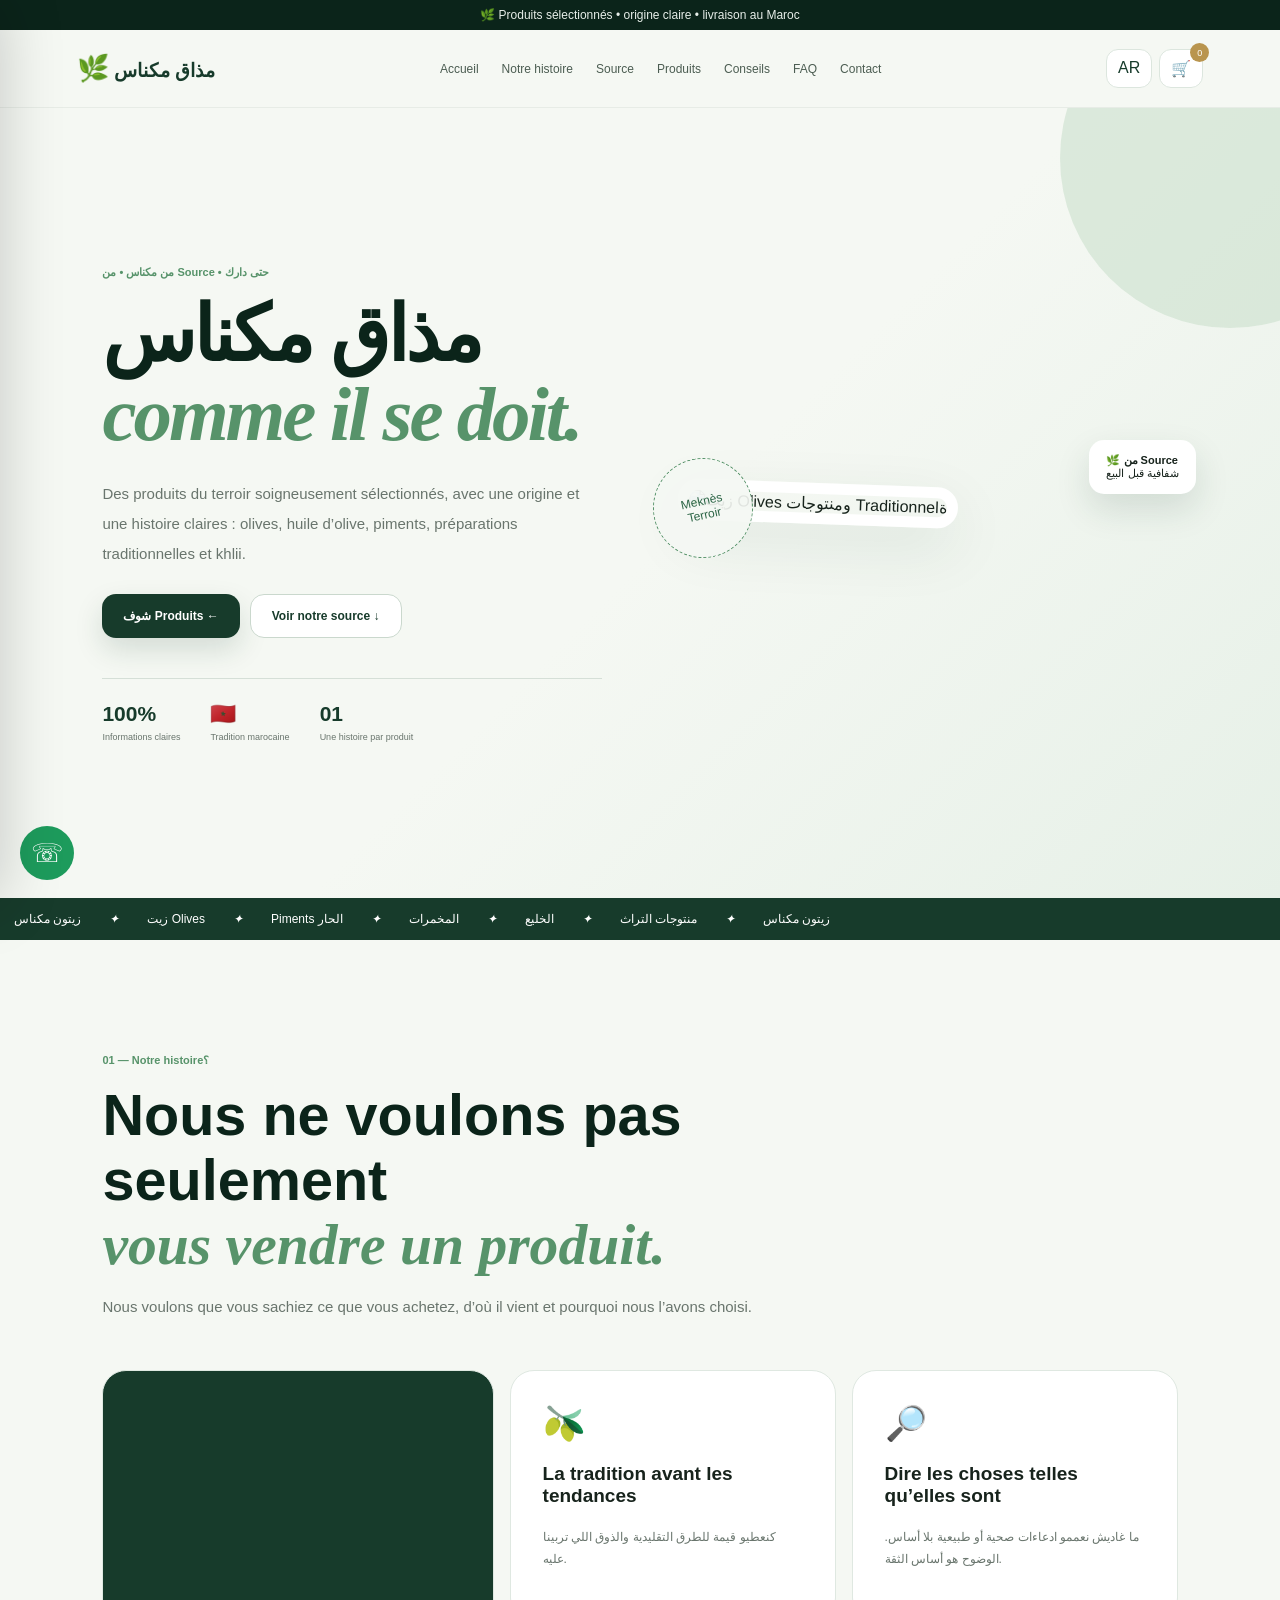
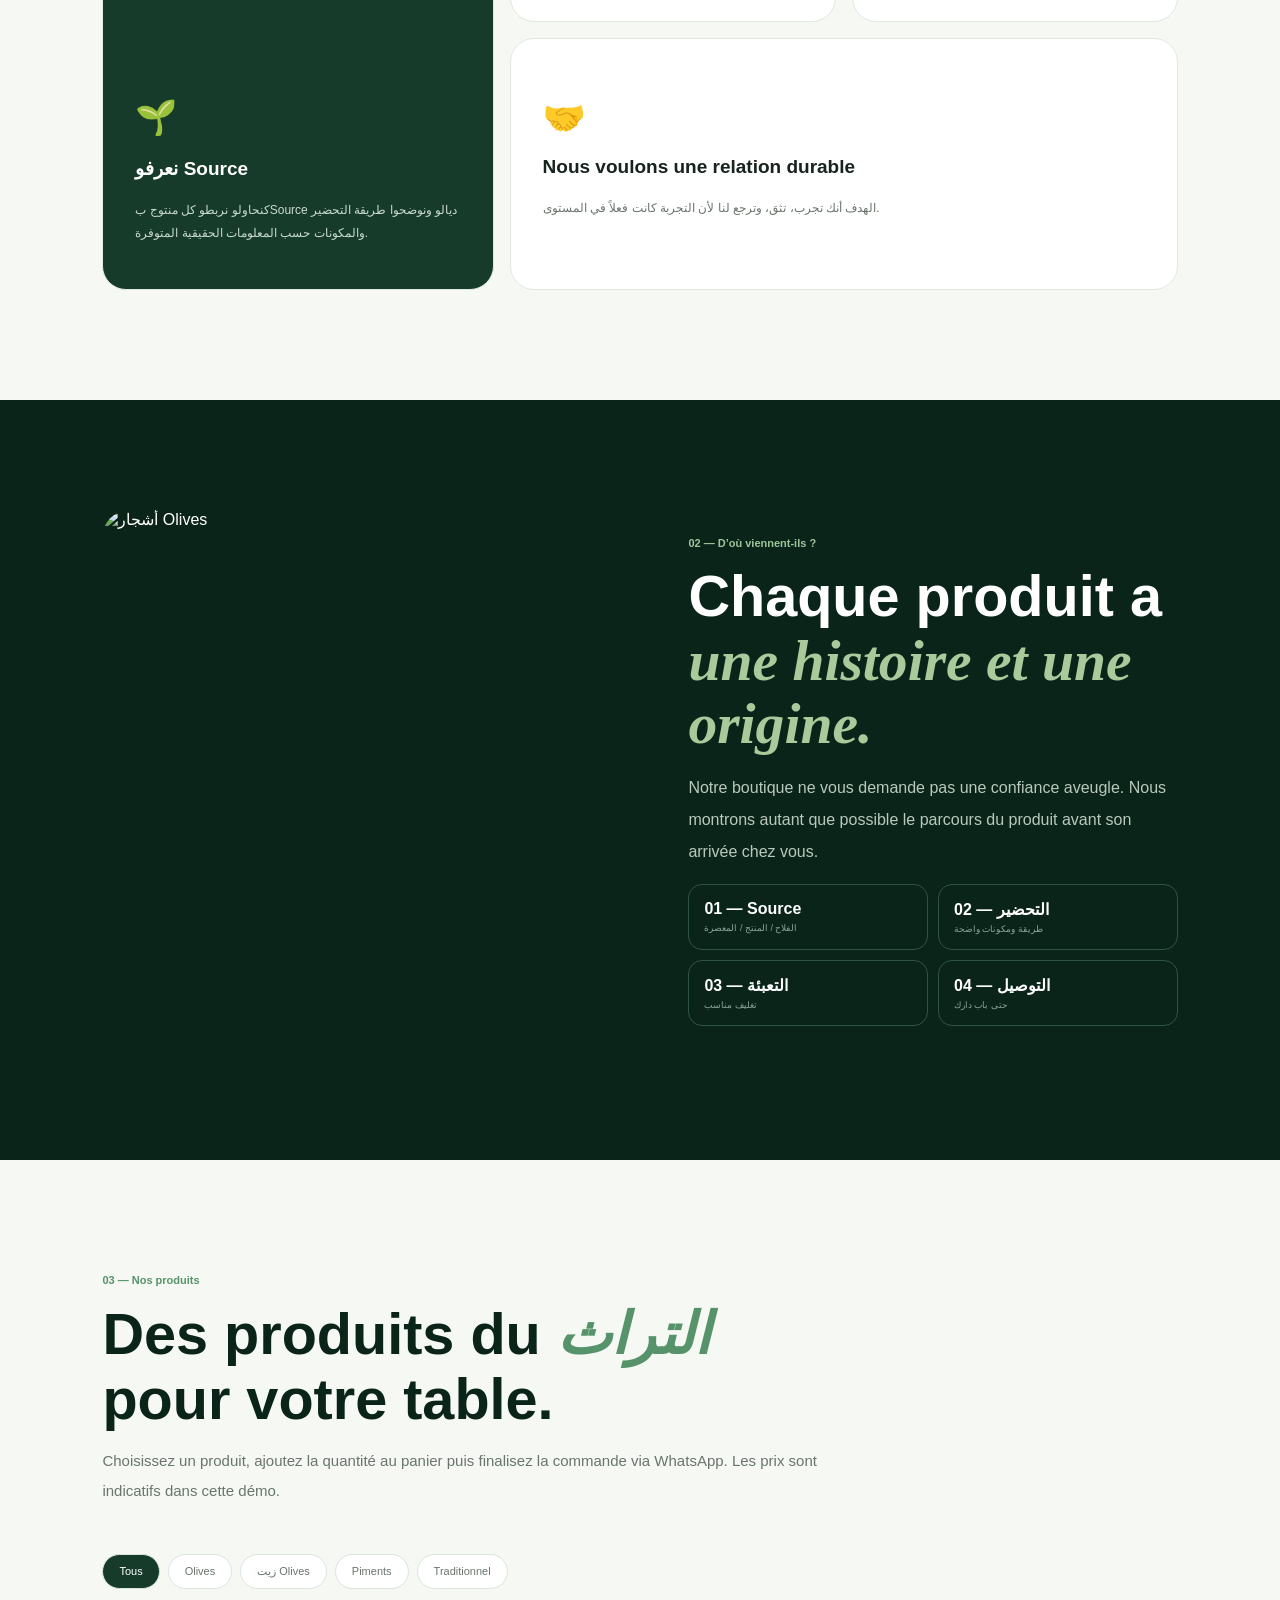
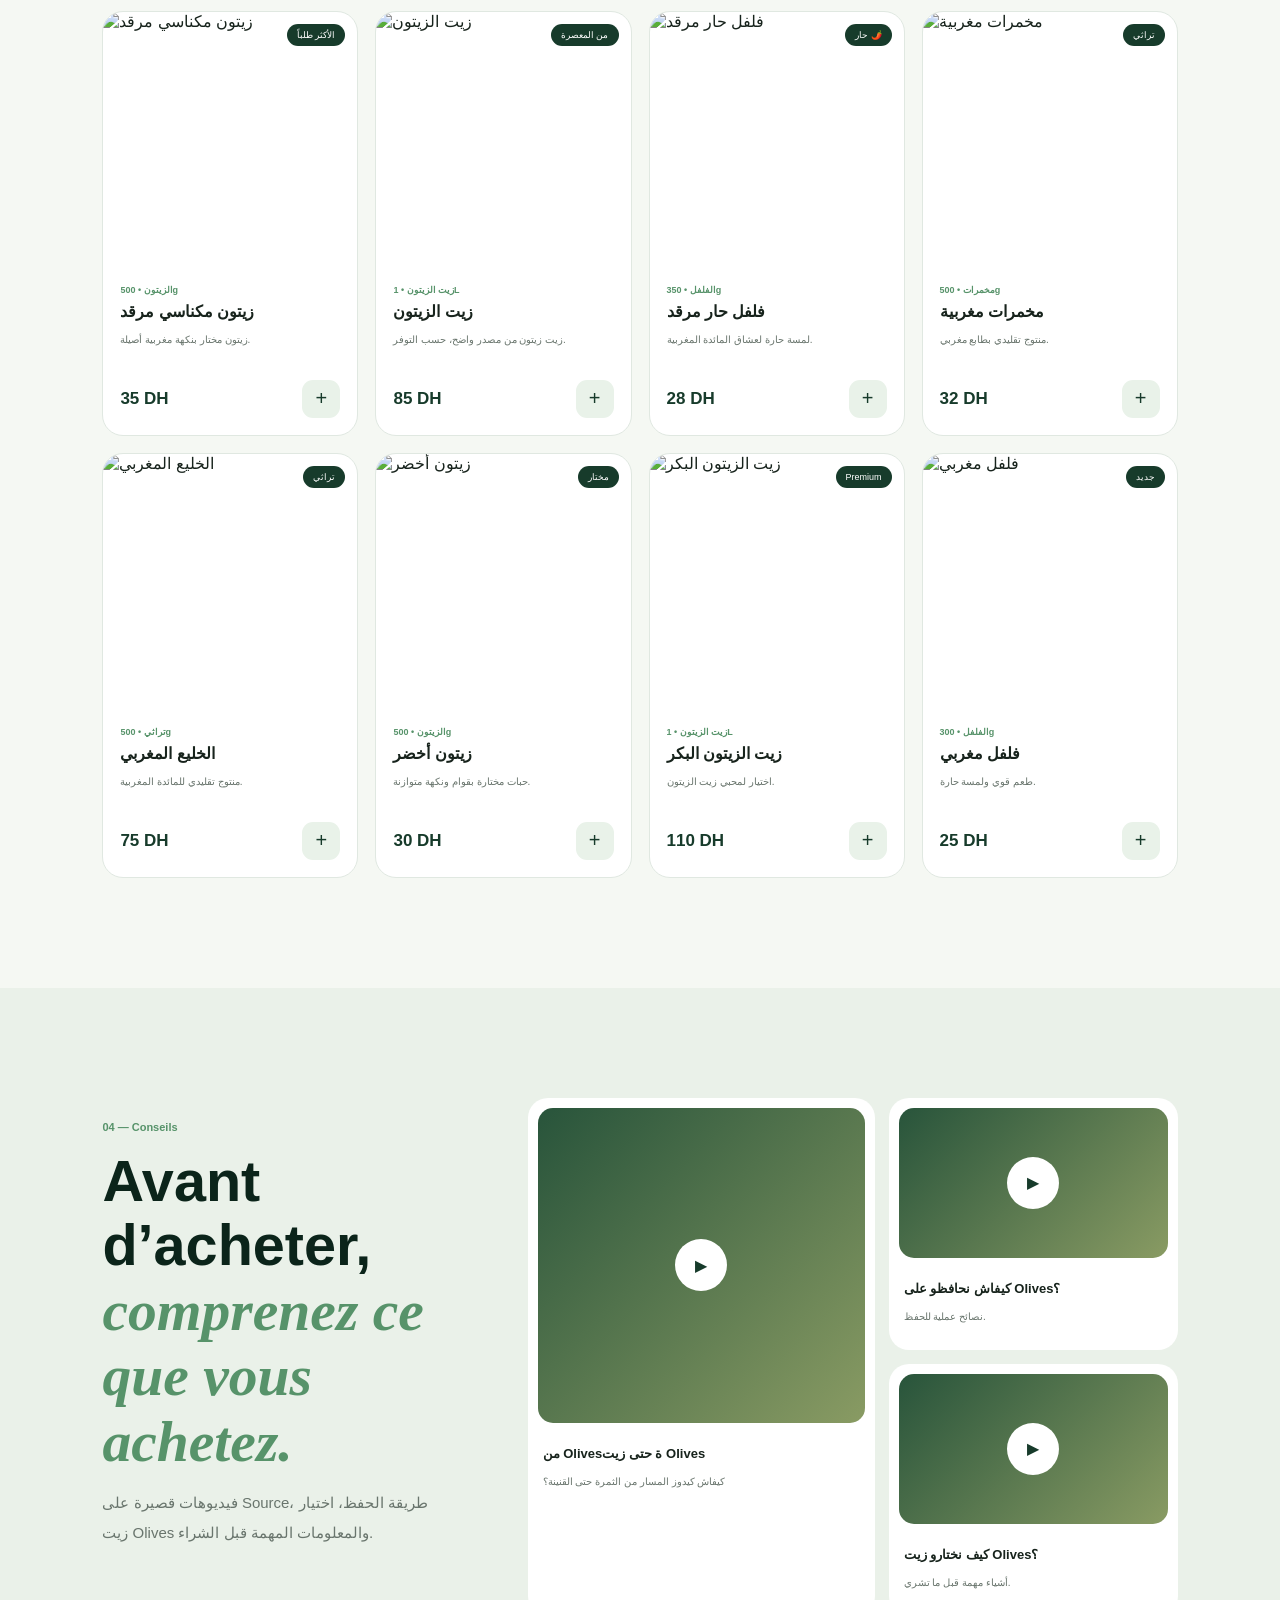
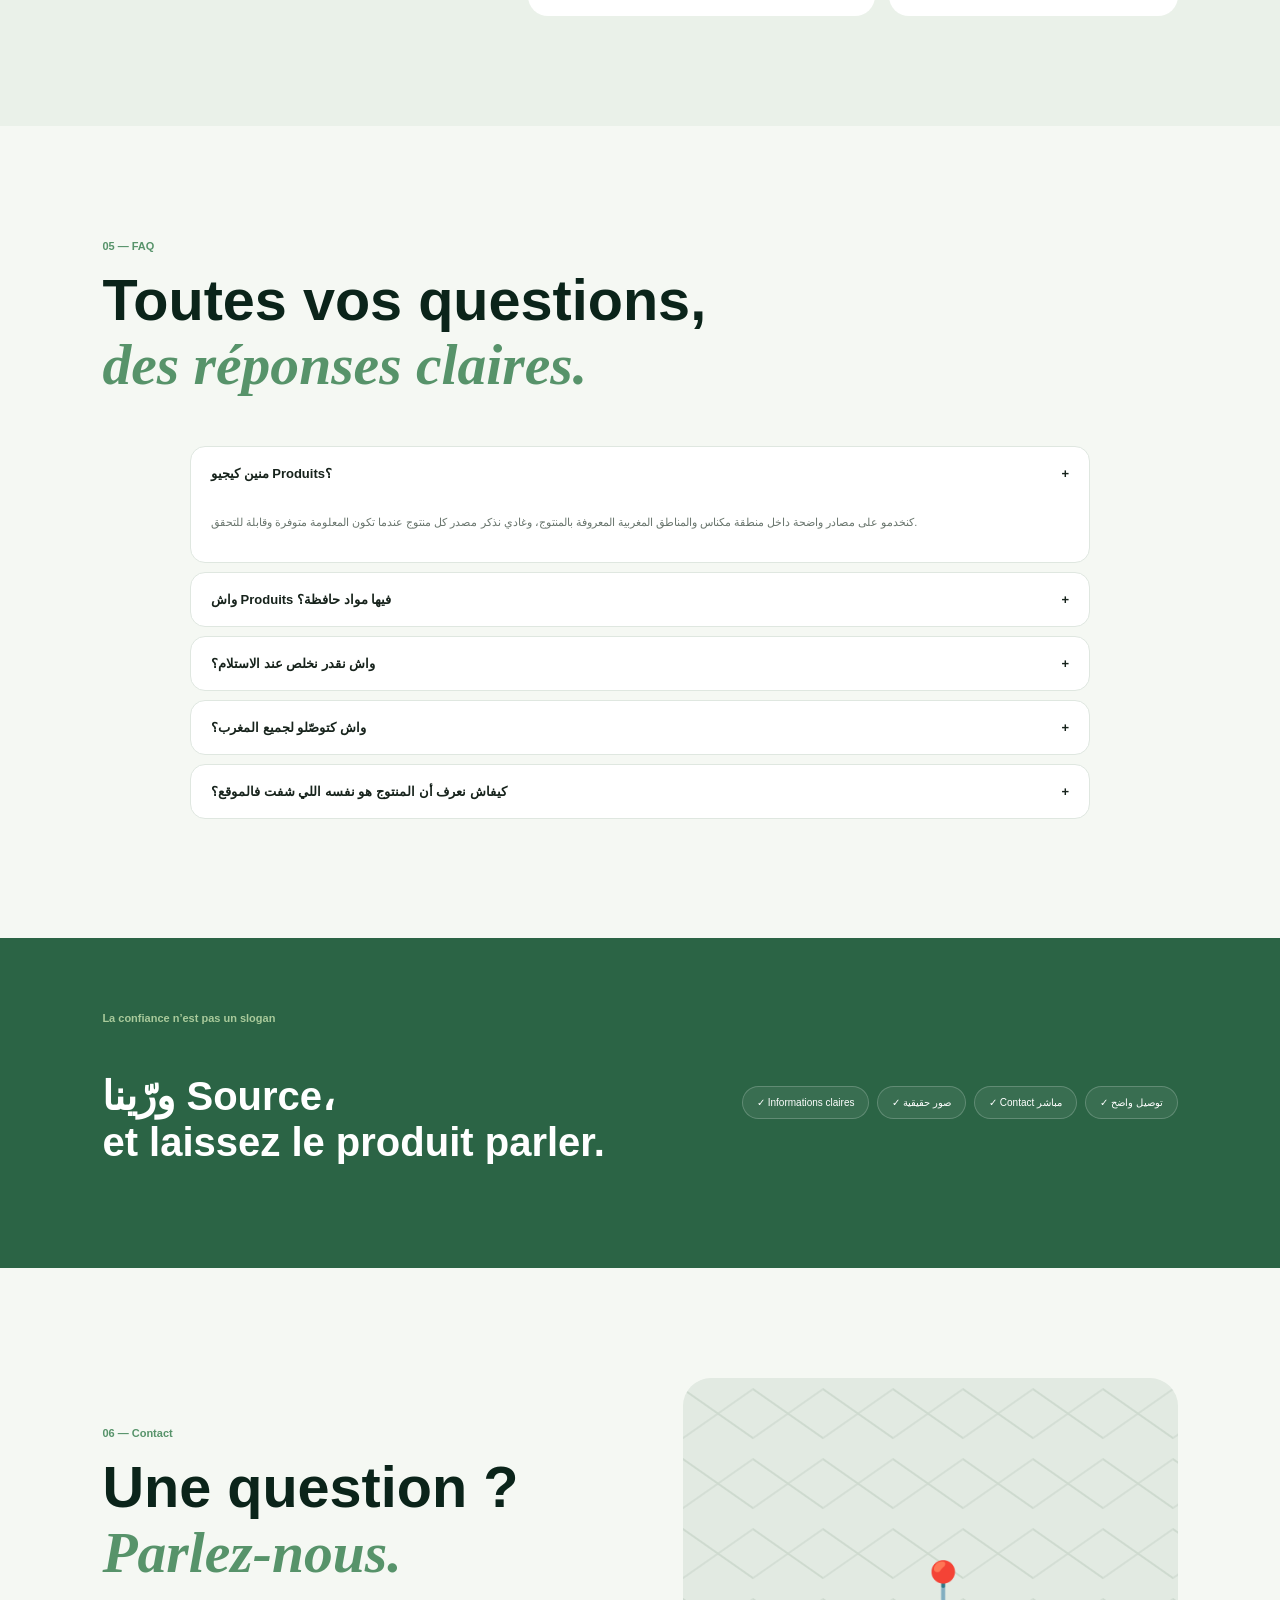
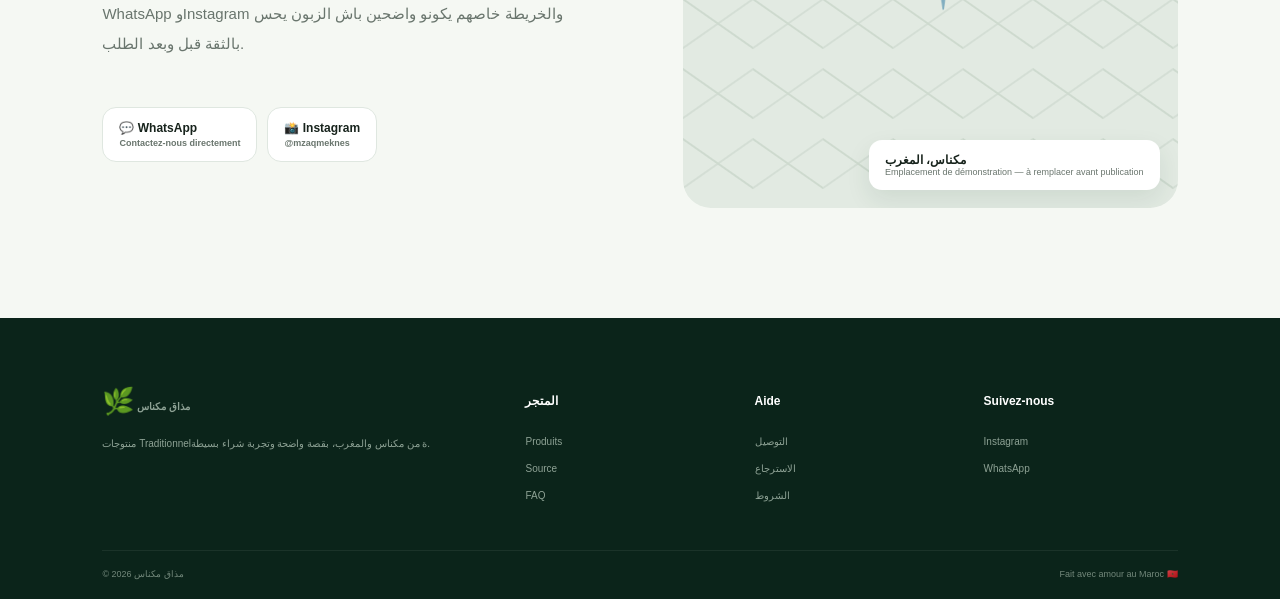
==== index.html @ 1f8bd827 "Add files via upload" ====
<!doctype html><html lang="fr" dir="ltr"><head><meta charset="utf-8"><meta name="viewport" content="width=device-width,initial-scale=1"><title>Goût de Meknès | Produits du terroir marocain</title><meta name="description" content="منتوجات مكناس الTraditionnelة: Olives، زيت Olives، Piments الحار، المخمرات والخليع. مصدر واضح وتجربة شراء بسيطة."><link rel="canonical" href="https://YOUR-DOMAIN.vercel.app/fr/"><link rel="alternate" hreflang="ar-MA" href="https://YOUR-DOMAIN.vercel.app/darija/"><link rel="alternate" hreflang="fr-MA" href="https://YOUR-DOMAIN.vercel.app/fr/"><link rel="stylesheet" href="../style.css"><link href="https://fonts.googleapis.com/css2?family=Cairo:wght@400;600;700;800&display=swap" rel="stylesheet"><script type="application/ld+json">{"@context":"https://schema.org","@type":"Organization","name":"مذاق مكناس","url":"https://YOUR-DOMAIN.vercel.app/darija/","areaServed":"MA"}</script></head><body><div class="top">🌿 Produits sélectionnés • origine claire • livraison au Maroc</div><header class="header"><a class="logo" href="#home"><span>🌿</span> مذاق مكناس</a><nav class="nav" id="nav"><a href="#home">Accueil</a><a href="#story">Notre histoire</a><a href="#source">Source</a><a href="#products">Produits</a><a href="#knowledge">Conseils</a><a href="#faq">FAQ</a><a href="#contact">Contact</a></nav><div class="actions"><a class="lang" href="../darija/">AR</a><button id="cartBtn" class="cart">🛒<span id="count" class="count">0</span></button><button id="menuBtn" class="menu">☰</button></div></header><main>
<section class="hero" id="home"><div><span class="kicker">من مكناس • من Source • حتى دارك</span><h1>مذاق مكناس<br><em>comme il se doit.</em></h1><p>Des produits du terroir soigneusement sélectionnés, avec une origine et une histoire claires : olives, huile d’olive, piments, préparations traditionnelles et khlii.</p><div class="heroBtns"><a class="btn primary" href="#products">شوف Produits ←</a><a class="btn ghost" href="#source">Voir notre source ↓</a></div><div class="trust"><div><b>100%</b><small>Informations claires</small></div><div><b>🇲🇦</b><small>Tradition marocaine</small></div><div><b>01</b><small>Une histoire par produit</small></div></div></div><div class="heroImg"><img src="https://images.unsplash.com/photo-1474979266404-7eaacbcd87c5?auto=format&fit=crop&w=1000&q=85" alt="زيت Olives ومنتوجات Traditionnelة"><div class="badge">🌿 <b>من Source</b><br>شفافية قبل البيع</div><div class="stamp">Meknès<br>Terroir</div></div></section>
<div class="marquee"><div class="track"><span>زيتون مكناس</span><i>✦</i><span>زيت Olives</span><i>✦</i><span>Piments الحار</span><i>✦</i><span>المخمرات</span><i>✦</i><span>الخليع</span><i>✦</i><span>منتوجات التراث</span><i>✦</i><span>زيتون مكناس</span></div></div>
<section id="story"><div class="head"><span class="kicker">01 — Notre histoire؟</span><h2>Nous ne voulons pas seulement<br><em>vous vendre un produit.</em></h2><p>Nous voulons que vous sachiez ce que vous achetez, d’où il vient et pourquoi nous l’avons choisi.</p></div><div class="storyGrid"><article class="card big"><div><span class="icon">🌱</span><h3>نعرفو Source</h3><p>كنحاولو نربطو كل منتوج بSource ديالو ونوضحوا طريقة التحضير والمكونات حسب المعلومات الحقيقية المتوفرة.</p></div></article><article class="card"><span class="icon">🫒</span><h3>La tradition avant les tendances</h3><p>كنعطيو قيمة للطرق التقليدية والذوق اللي تربينا عليه.</p></article><article class="card"><span class="icon">🔎</span><h3>Dire les choses telles qu’elles sont</h3><p>ما غاديش نعممو ادعاءات صحية أو طبيعية بلا أساس. الوضوح هو أساس الثقة.</p></article><article class="card wide"><div><span class="icon">🤝</span><h3>Nous voulons une relation durable</h3><p>الهدف أنك تجرب، تثق، وترجع لنا لأن التجربة كانت فعلاً في المستوى.</p></div></article></div></section>
<section class="source" id="source"><img src="https://images.unsplash.com/photo-1507592376875-6b7d7f5a6e7c?auto=format&fit=crop&w=1000&q=85" alt="أشجار Olives"><div><span class="kicker" style="color:#9fc49b">02 — D’où viennent-ils ?</span><h2>Chaque produit a<br><em>une histoire et une origine.</em></h2><p>Notre boutique ne vous demande pas une confiance aveugle. Nous montrons autant que possible le parcours du produit avant son arrivée chez vous.</p><div class="journey"><div><b>01 — Source</b><small>الفلاح / المنتج / المعصرة</small></div><div><b>02 — التحضير</b><small>طريقة ومكونات واضحة</small></div><div><b>03 — التعبئة</b><small>تغليف مناسب</small></div><div><b>04 — التوصيل</b><small>حتى باب دارك</small></div></div></div></section>
<section class="products" id="products"><div class="head"><span class="kicker">03 — Nos produits</span><h2>Des produits du <em>التراث</em><br>pour votre table.</h2><p>Choisissez un produit, ajoutez la quantité au panier puis finalisez la commande via WhatsApp. Les prix sont indicatifs dans cette démo.</p></div><div class="filters"><button class="filter active" data-filter="all">Tous</button><button class="filter" data-filter="olives">Olives</button><button class="filter" data-filter="oil">زيت Olives</button><button class="filter" data-filter="pepper">Piments</button><button class="filter" data-filter="traditional">Traditionnel</button></div><div class="grid" id="productGrid"></div></section>
<section class="knowledge" id="knowledge"><div><span class="kicker">04 — Conseils</span><div class="head"><h2>Avant d’acheter,<br><em>comprenez ce que vous achetez.</em></h2><p>فيديوهات قصيرة على Source، طريقة الحفظ، اختيار زيت Olives والمعلومات المهمة قبل الشراء.</p></div></div><div class="videoGrid"><article class="video big"><div class="vid"><div class="play">▶</div></div><h3>من Olivesة حتى زيت Olives</h3><p>كيفاش كيدوز المسار من الثمرة حتى القنينة؟</p></article><article class="video"><div class="vid"><div class="play">▶</div></div><h3>كيفاش نحافظو على Olives؟</h3><p>نصائح عملية للحفظ.</p></article><article class="video"><div class="vid"><div class="play">▶</div></div><h3>كيف نختارو زيت Olives؟</h3><p>أشياء مهمة قبل ما تشري.</p></article></div></section>
<section id="faq"><div class="head"><span class="kicker">05 — FAQ</span><h2>Toutes vos questions,<br><em>des réponses claires.</em></h2></div><div class="faqList"><details open><summary>منين كيجيو Produits؟ <span>+</span></summary><p>كنخدمو على مصادر واضحة داخل منطقة مكناس والمناطق المغربية المعروفة بالمنتوج، وغادي نذكر مصدر كل منتوج عندما تكون المعلومة متوفرة وقابلة للتحقق.</p></details><details><summary>واش Produits فيها مواد حافظة؟ <span>+</span></summary><p>كل منتوج خاصو يتوصف حسب تركيبته الحقيقية. ما غاديش نعممو "بلا مواد حافظة" إلا كان ذلك مثبتاً لكل منتوج.</p></details><details><summary>واش نقدر نخلص عند الاستلام؟ <span>+</span></summary><p>يمكن تفعيل Paiement à la livraison حسب شركة التوصيل.</p></details><details><summary>واش كتوصّلو لجميع المغرب؟ <span>+</span></summary><p>هذا النموذج مهيأ للتوصيل لجميع المدن، وسيتم تحديد التكلفة والمدة حسب Ville وشركة الشحن.</p></details><details><summary>كيفاش نعرف أن المنتوج هو نفسه اللي شفت فالموقع؟ <span>+</span></summary><p>النسخة النهائية ستعتمد على صور وفيديوهات حقيقية للمنتوج والتغليف وSource.</p></details></div></section>
<div class="trustBand"><div><span class="kicker" style="color:#a9ca9b">La confiance n’est pas un slogan</span><h2>ورّينا Source،<br>et laissez le produit parler.</h2></div><div class="points"><span>✓ Informations claires</span><span>✓ صور حقيقية</span><span>✓ Contact مباشر</span><span>✓ توصيل واضح</span></div></div>
<section class="contact" id="contact"><div><span class="kicker">06 — Contact</span><div class="head"><h2>Une question ?<br><em>Parlez-nous.</em></h2><p>WhatsApp وInstagram والخريطة خاصهم يكونو واضحين باش الزبون يحس بالثقة قبل وبعد الطلب.</p></div><div class="links"><a href="https://wa.me/212600000000" target="_blank">💬 WhatsApp<small>Contactez-nous directement</small></a><a href="#">📸 Instagram<small>@mzaqmeknes</small></a></div></div><div class="map"><div class="pin">📍</div><div class="mapLabel"><b>مكناس، المغرب</b><small>Emplacement de démonstration — à remplacer avant publication</small></div></div></section></main>
<footer><div class="footerGrid"><div><a class="logo" href="#home"><span>🌿</span> مذاق مكناس</a><p>منتوجات Traditionnelة من مكناس والمغرب، بقصة واضحة وتجربة شراء بسيطة.</p></div><div><h4>المتجر</h4><a href="#products">Produits</a><a href="#source">Source</a><a href="#faq">FAQ</a></div><div><h4>Aide</h4><a href="#">التوصيل</a><a href="#">الاسترجاع</a><a href="#">الشروط</a></div><div><h4>Suivez-nous</h4><a href="#">Instagram</a><a href="https://wa.me/212600000000">WhatsApp</a></div></div><div class="bottom"><span>© 2026 مذاق مكناس</span><span>Fait avec amour au Maroc 🇲🇦</span></div></footer><button class="floatWA" onclick="wa()">☏</button>
<aside class="drawer" id="drawer"><div class="cartHead"><h3>Panier 🛒</h3><button id="closeCart">×</button></div><div class="cartItems" id="cartItems"></div><div class="cartFoot"><div class="total"><span>Total</span><b id="total">0 DH</b></div><button class="btn primary" id="checkout">Passer la commande</button></div></aside><div class="overlay" id="overlay"></div><div class="modal" id="modal"><div class="modalCard"><button class="close" id="closeModal">×</button><span class="kicker">Dernière étape</span><h2>Où livrer ?</h2><form id="orderForm"><label>Nom complet<input required name="name"></label><label>Téléphone<input required name="phone" type="tel"></label><label>Ville<input required name="city" value="مكناس"></label><label>Adresse<textarea required name="address"></textarea></label><label>Mode de paiement<select name="payment"><option>Paiement à la livraison</option><option>Virement bancaire</option><option>دفع إلكتروني — يربط لاحقاً</option></select></label><button class="btn primary" type="submit">Confirmer via WhatsApp</button></form></div></div><script src="../script.js"></script></body></html>
---- style.css ----
*{box-sizing:border-box}html{scroll-behavior:smooth}body{margin:0;font-family:Arial,Tahoma,sans-serif;background:#f5f8f3;color:#17231c}a{text-decoration:none;color:inherit}button,input,textarea,select{font:inherit}button{cursor:pointer;border:0}:root{--g:#173b2b;--g2:#2b6445;--g3:#57936a;--cream:#f3eddf;--muted:#69756d;--gold:#b9954e;--white:#fff;--shadow:0 20px 60px #173b2b18}.top{background:#0b241a;color:#e7eee9;text-align:center;padding:8px;font-size:12px}.header{height:78px;position:sticky;top:0;z-index:100;background:#f5f8f3eF;backdrop-filter:blur(15px);display:flex;align-items:center;justify-content:space-between;padding:0 6%;border-bottom:1px solid #173b2b10}.logo{font-weight:800;font-size:19px;color:var(--g)}.logo span{font-size:26px}.nav{display:flex;gap:23px;font-size:12px;color:#4c5d52}.nav a:hover{color:var(--g3)}.actions{display:flex;gap:7px}.actions button,.lang{background:#fff;border:1px solid #dce6de;border-radius:12px;padding:9px 11px;color:var(--g)}.cart{position:relative}.count{position:absolute;top:-7px;right:-7px;background:var(--gold);color:#fff;width:19px;height:19px;border-radius:50%;font-size:9px;display:grid;place-items:center}.menu{display:none}.hero{min-height:calc(100vh - 110px);display:grid;grid-template-columns:1fr 1fr;gap:7%;align-items:center;padding:70px 8%;background:linear-gradient(135deg,#f5f8f3 53%,#e6f0e7);position:relative;overflow:hidden}.hero:before{content:"";position:absolute;width:340px;height:340px;border-radius:50%;background:#cfe3d1aa;right:-120px;top:-120px}.kicker{display:inline-block;color:var(--g3);font-weight:800;font-size:11px;margin-bottom:16px}.hero h1{font-size:clamp(45px,6vw,82px);line-height:1.02;color:#0b241a;letter-spacing:-3px;margin:0}.hero h1 em,.head h2 em{font-family:Georgia,serif;color:var(--g3)}.hero p,.head p{color:var(--muted);line-height:2;font-size:15px}.hero p{max-width:610px;margin:25px 0}.heroBtns{display:flex;gap:10px;flex-wrap:wrap}.btn{display:inline-flex;align-items:center;justify-content:center;border-radius:14px;padding:14px 21px;font-size:12px;font-weight:800}.primary{background:var(--g);color:#fff;box-shadow:0 12px 28px #173b2b25}.primary:hover{transform:translateY(-3px);background:#0b241a}.ghost{background:#fff;border:1px solid #cad8cd;color:var(--g)}.trust{display:flex;gap:30px;margin-top:40px;padding-top:23px;border-top:1px solid #d5dfd7}.trust b{display:block;font-size:21px;color:var(--g)}.trust small{font-size:9px;color:var(--muted)}.heroImg{position:relative}.heroImg img{width:100%;height:580px;object-fit:cover;border:11px solid #fff;border-radius:32px;box-shadow:var(--shadow);transform:rotate(2deg)}.badge{position:absolute;right:-18px;bottom:30px;background:#fff;border-radius:15px;padding:14px 17px;box-shadow:0 15px 35px #173b2b22;font-size:11px}.stamp{position:absolute;left:-25px;top:-25px;width:100px;height:100px;border:1px dashed var(--g3);border-radius:50%;display:grid;place-items:center;text-align:center;color:var(--g2);background:#f5f8f3e8;transform:rotate(-12deg);font-size:12px}.marquee{background:var(--g);color:#fff;overflow:hidden;white-space:nowrap;padding:14px}.track{display:flex;gap:28px;width:max-content;animation:move 25s linear infinite;font-size:12px}@keyframes move{to{transform:translateX(-50%)}}section{padding:110px 8%}.head{max-width:720px;margin-bottom:48px}.head h2{font-size:clamp(36px,4.5vw,60px);line-height:1.12;color:#0b241a;margin:0}.head p{margin-top:14px}.storyGrid{display:grid;grid-template-columns:1.2fr 1fr 1fr;gap:16px}.card{background:#fff;border:1px solid #dfe8e1;border-radius:24px;padding:32px;min-height:250px;transition:.35s}.card:hover{transform:translateY(-6px);box-shadow:var(--shadow)}.card.big{grid-row:span 2;background:var(--g);color:#fff;min-height:520px;display:flex;align-items:flex-end}.card.wide{grid-column:span 2;display:flex;align-items:center}.icon{font-size:34px;display:block;margin-bottom:20px}.card h3{font-size:19px}.card p{font-size:12px;line-height:1.9;color:var(--muted)}.card.big p{color:#c8dacd}.source{background:#0b241a;color:#fff;display:grid;grid-template-columns:1fr 1fr;gap:9%;align-items:center}.source img{width:100%;height:540px;object-fit:cover;border-radius:28px;filter:saturate(.75)}.source h2{font-size:clamp(38px,4.5vw,62px);line-height:1.1;margin:0}.source h2 em{font-family:Georgia,serif;color:#a9ca9b}.source p{color:#b9c9bd;line-height:2}.journey{display:grid;grid-template-columns:1fr 1fr;gap:10px}.journey div{border:1px solid #315441;border-radius:14px;padding:15px}.journey b,.journey small{display:block}.journey small{color:#8da596;font-size:9px;margin-top:5px}.filters{display:flex;gap:8px;flex-wrap:wrap;margin-bottom:22px}.filter{background:#fff;border:1px solid #dbe5dd;border-radius:50px;padding:10px 16px;color:var(--muted);font-size:11px}.filter.active{background:var(--g);color:#fff}.grid{display:grid;grid-template-columns:repeat(4,1fr);gap:17px}.product{background:#fff;border:1px solid #e0e8e1;border-radius:21px;overflow:hidden;transition:.35s}.product:hover{transform:translateY(-7px);box-shadow:var(--shadow)}.pimg{height:250px;position:relative;overflow:hidden}.pimg img{width:100%;height:100%;object-fit:cover;transition:.6s}.product:hover img{transform:scale(1.07)}.tag{position:absolute;top:12px;right:12px;background:var(--g);color:#fff;border-radius:20px;padding:6px 10px;font-size:9px}.pbody{padding:17px}.cat{font-size:9px;color:var(--g3);font-weight:800}.pbody h3{font-size:16px;margin:5px 0}.pbody p{font-size:10px;color:var(--muted);line-height:1.7;min-height:35px}.pbottom{display:flex;justify-content:space-between;align-items:center;margin-top:14px}.price{font-size:17px;font-weight:800;color:var(--g)}.add{width:38px;height:38px;border-radius:11px;background:#e9f2e9;color:var(--g);font-size:20px}.add:hover{background:var(--g);color:#fff}.knowledge{background:#eaf1e9;display:grid;grid-template-columns:.7fr 1.3fr;gap:7%;align-items:center}.videoGrid{display:grid;grid-template-columns:1.2fr 1fr;gap:14px}.video{background:#fff;padding:10px;border-radius:20px}.video.big{grid-row:span 2}.vid{height:150px;border-radius:15px;background:linear-gradient(135deg,#28543b,#899b63);display:grid;place-items:center}.big .vid{height:315px}.play{width:52px;height:52px;border-radius:50%;background:#fff;color:var(--g);display:grid;place-items:center}.video h3{font-size:13px;padding:10px 5px 2px}.video p{font-size:10px;color:var(--muted);padding:0 5px 8px}.faqList{max-width:900px;margin:auto}.faqList details{background:#fff;border:1px solid #dfe7e0;border-radius:15px;margin:9px 0;padding:0 20px}.faqList summary{list-style:none;padding:19px 0;display:flex;justify-content:space-between;font-weight:800;font-size:13px;cursor:pointer}.faqList summary::-webkit-details-marker{display:none}.faqList p{font-size:11px;color:var(--muted);line-height:2;padding-bottom:18px}.trustBand{background:var(--g2);color:#fff;padding:70px 8%;display:flex;justify-content:space-between;align-items:center;gap:30px}.trustBand h2{font-size:40px;line-height:1.15}.points{display:flex;gap:8px;flex-wrap:wrap;max-width:480px}.points span{border:1px solid #fff3;background:#fff1;border-radius:50px;padding:10px 14px;font-size:10px}.contact{display:grid;grid-template-columns:1fr 1fr;gap:8%;align-items:center}.links{display:flex;gap:10px;flex-wrap:wrap}.links a{background:#fff;border:1px solid #dfe7e0;border-radius:14px;padding:13px 16px;font-size:12px;font-weight:800}.links small{display:block;color:var(--muted);font-size:9px;margin-top:3px}.map{height:430px;border-radius:28px;background:#e2eae2;position:relative;overflow:hidden}.map:before{content:"";position:absolute;inset:0;opacity:.45;background-image:linear-gradient(35deg,transparent 48%,#b6c7b8 49%,#b6c7b8 50%,transparent 51%),linear-gradient(-35deg,transparent 48%,#c4d1c6 49%,#c4d1c6 50%,transparent 51%);background-size:70px 70px}.pin{position:absolute;left:47%;top:42%;font-size:45px}.mapLabel{position:absolute;bottom:18px;right:18px;background:#fff;padding:13px 16px;border-radius:13px;display:flex;flex-direction:column;box-shadow:0 10px 25px #173b2b18}.mapLabel b{font-size:12px}.mapLabel small{font-size:9px;color:var(--muted)}footer{background:#0b241a;color:#d6e1d9;padding:60px 8% 20px}.footerGrid{display:grid;grid-template-columns:2fr repeat(3,1fr);gap:35px;padding-bottom:45px}.footerGrid>div:not(:first-child){display:flex;flex-direction:column;gap:9px}.footerGrid h4{color:#fff;font-size:12px}.footerGrid a,.footerGrid p{font-size:10px;color:#8ea295;line-height:1.8}.bottom{border-top:1px solid #fff1;padding-top:18px;display:flex;justify-content:space-between;color:#73887b;font-size:9px}.floatWA{position:fixed;left:20px;bottom:20px;background:#1d9b5c;color:#fff;width:54px;height:54px;border-radius:50%;font-size:26px;z-index:90}.drawer{position:fixed;top:0;left:-440px;width:min(420px,92vw);height:100vh;background:#f8faf7;z-index:210;box-shadow:20px 0 60px #0003;transition:.4s;display:flex;flex-direction:column}.drawer.open{left:0}.cartHead{padding:20px;border-bottom:1px solid #dfe7e0;display:flex;justify-content:space-between}.cartHead button,.close{background:none;font-size:28px;color:var(--g)}.cartItems{flex:1;overflow:auto;padding:16px}.empty{text-align:center;color:var(--muted);padding:60px 10px}.cartItem{display:flex;gap:10px;background:#fff;border:1px solid #e1e8e2;padding:10px;border-radius:14px;margin-bottom:9px;align-items:center}.cartItem img{width:58px;height:58px;object-fit:cover;border-radius:9px}.ci{flex:1}.ci b{font-size:11px}.ci small{display:block;color:var(--muted);font-size:9px}.qty{display:flex;align-items:center;gap:6px;margin-top:5px}.qty button{width:23px;height:23px;border-radius:6px;background:#e9f2e9;color:var(--g)}.cartFoot{padding:18px;border-top:1px solid #dfe7e0}.total{display:flex;justify-content:space-between;margin-bottom:12px}.cartFoot .btn{width:100%}.overlay,.modal{position:fixed;inset:0;background:#06160dcc;z-index:200;opacity:0;visibility:hidden;transition:.3s}.overlay.show,.modal.show{opacity:1;visibility:visible}.modal{z-index:300;display:grid;place-items:center;padding:18px}.modalCard{width:min(500px,100%);max-height:92vh;overflow:auto;background:#f8faf7;border-radius:24px;padding:28px;position:relative}.close{position:absolute;top:12px;left:15px}.modalCard h2{font-size:28px;color:#0b241a}.modalCard label{font-size:10px;font-weight:800;display:block;margin:10px 0}.modalCard input,.modalCard textarea,.modalCard select{display:block;width:100%;margin-top:5px;border:1px solid #d4ded6;background:#fff;border-radius:11px;padding:11px}.modalCard textarea{min-height:75px}.modalCard .btn{width:100%;margin-top:10px}.reveal{opacity:0;transform:translateY(25px);transition:.8s}.reveal.show{opacity:1;transform:none}.productLink{display:block}@media(max-width:1000px){.grid{grid-template-columns:repeat(2,1fr)}.hero{padding:60px 5%}.source,.knowledge,.contact{grid-template-columns:1fr}.storyGrid{grid-template-columns:1fr 1fr}.card.big{grid-row:auto}.card.wide{grid-column:span 2}.footerGrid{grid-template-columns:1fr 1fr}}@media(max-width:760px){.nav{display:none;position:absolute;top:78px;right:4%;left:4%;background:#fff;border-radius:17px;padding:15px;box-shadow:var(--shadow);flex-direction:column}.nav.open{display:flex}.menu{display:block}.hero{grid-template-columns:1fr}.hero h1{font-size:50px}.heroImg img{height:430px}.storyGrid{grid-template-columns:1fr}.card.wide{grid-column:auto}.videoGrid{grid-template-columns:1fr}.video.big{grid-row:auto}.trustBand{flex-direction:column;align-items:flex-start}.footerGrid{grid-template-columns:1fr}}@media(max-width:480px){.grid{grid-template-columns:1fr}.hero h1{font-size:43px}.heroBtns .btn{width:100%}.hero p{font-size:14px}.bottom{flex-direction:column;gap:8px}}
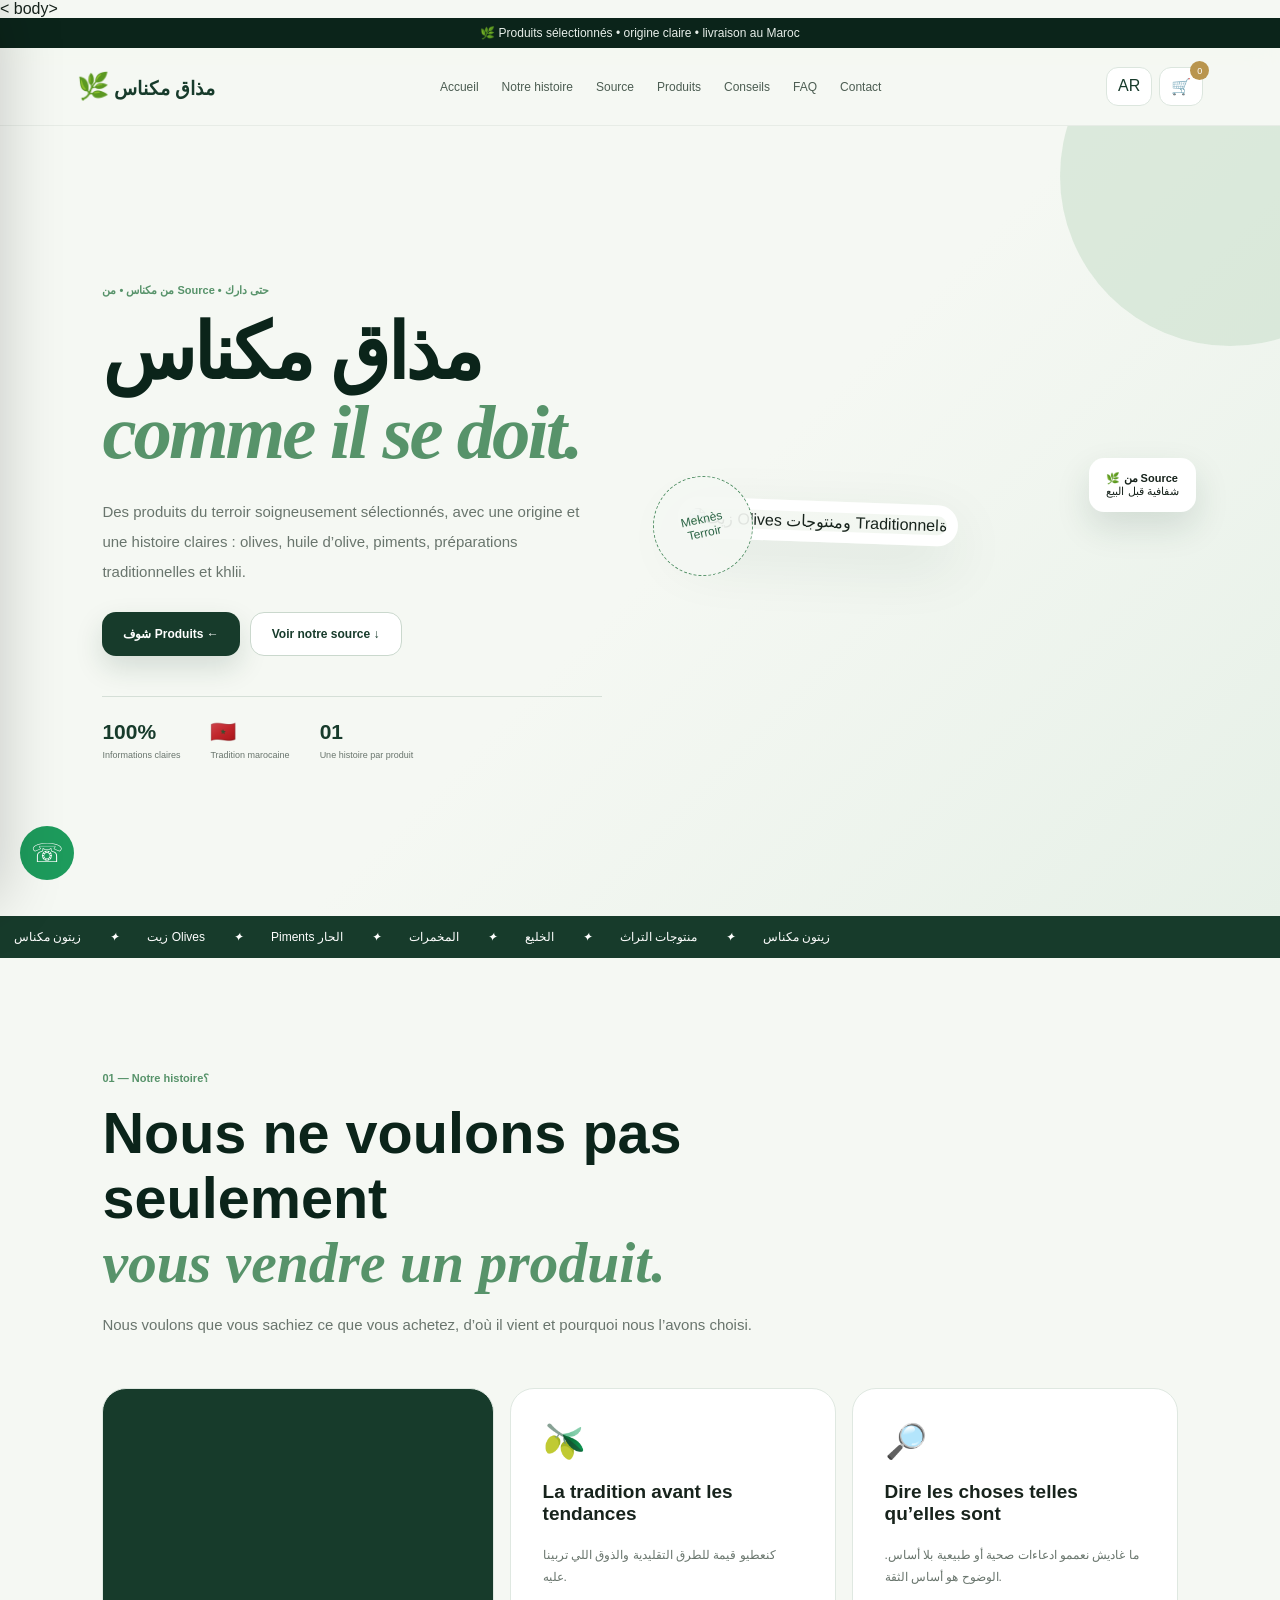
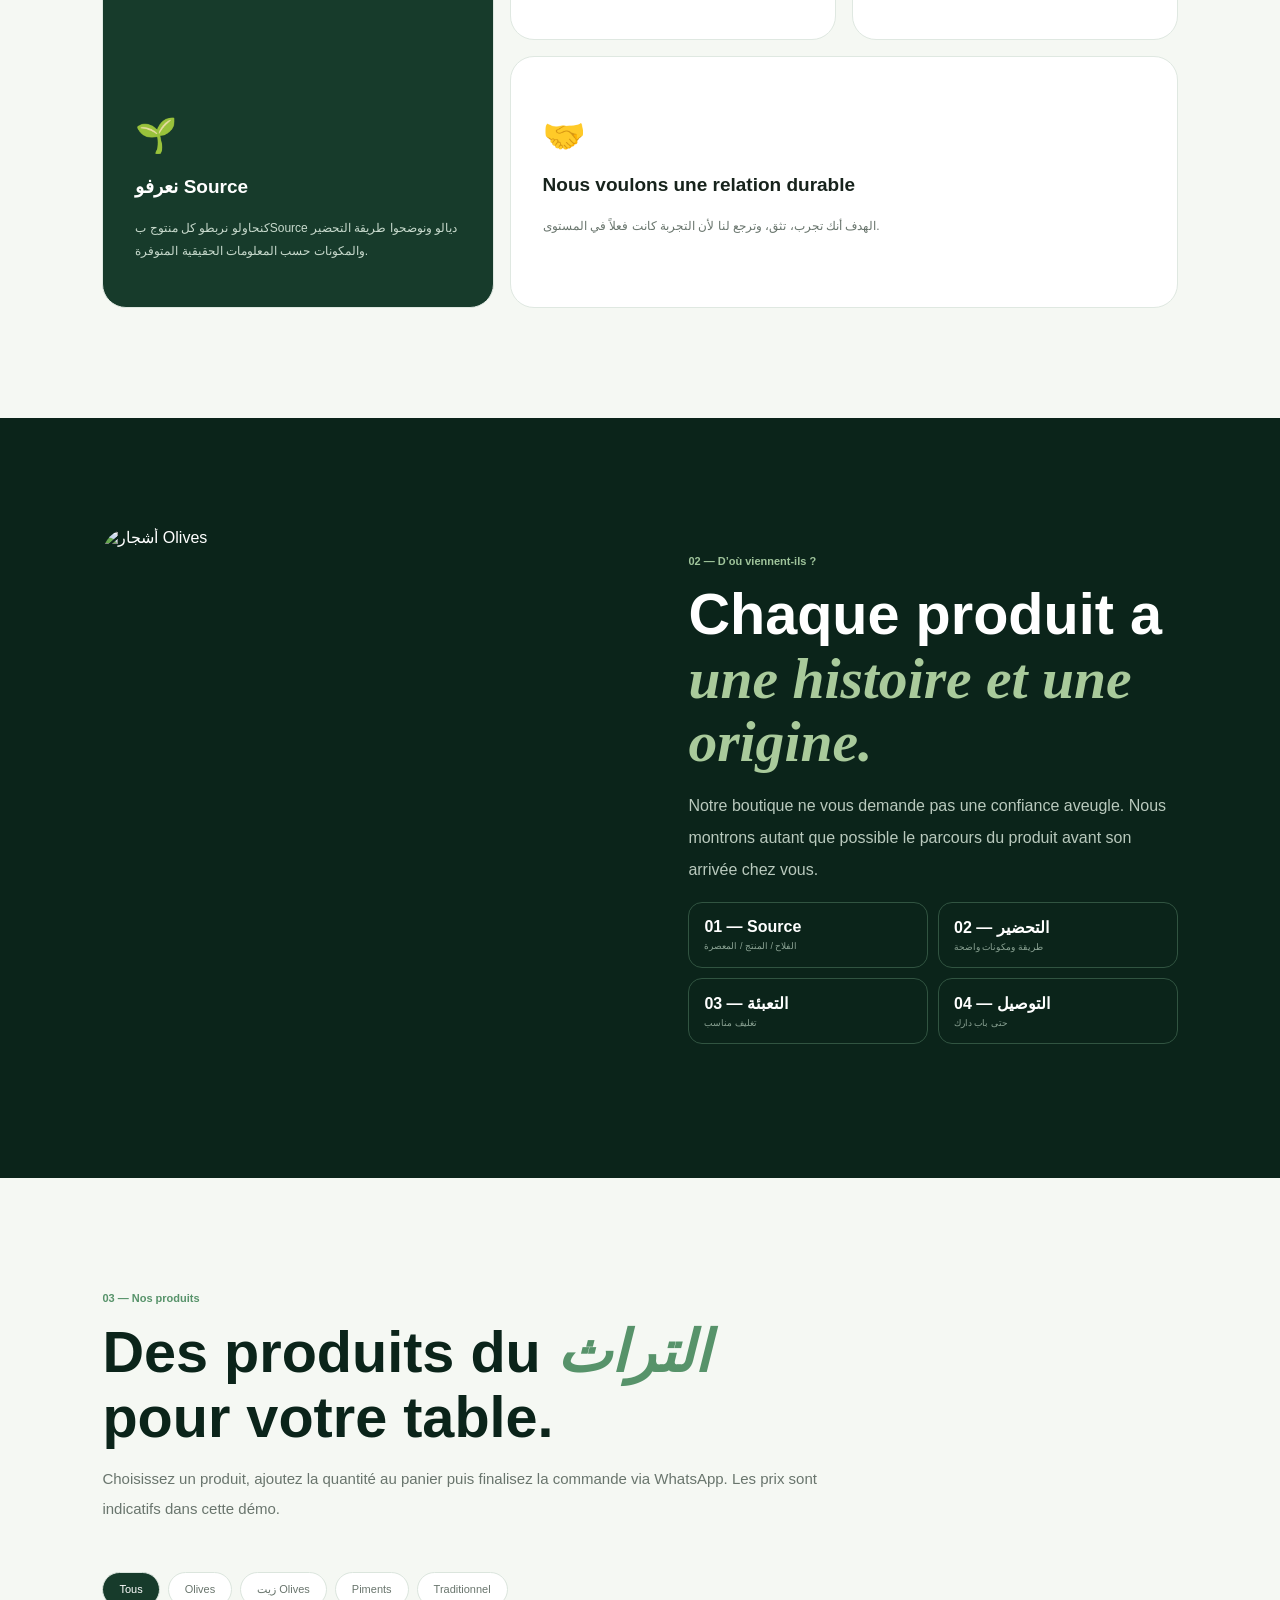
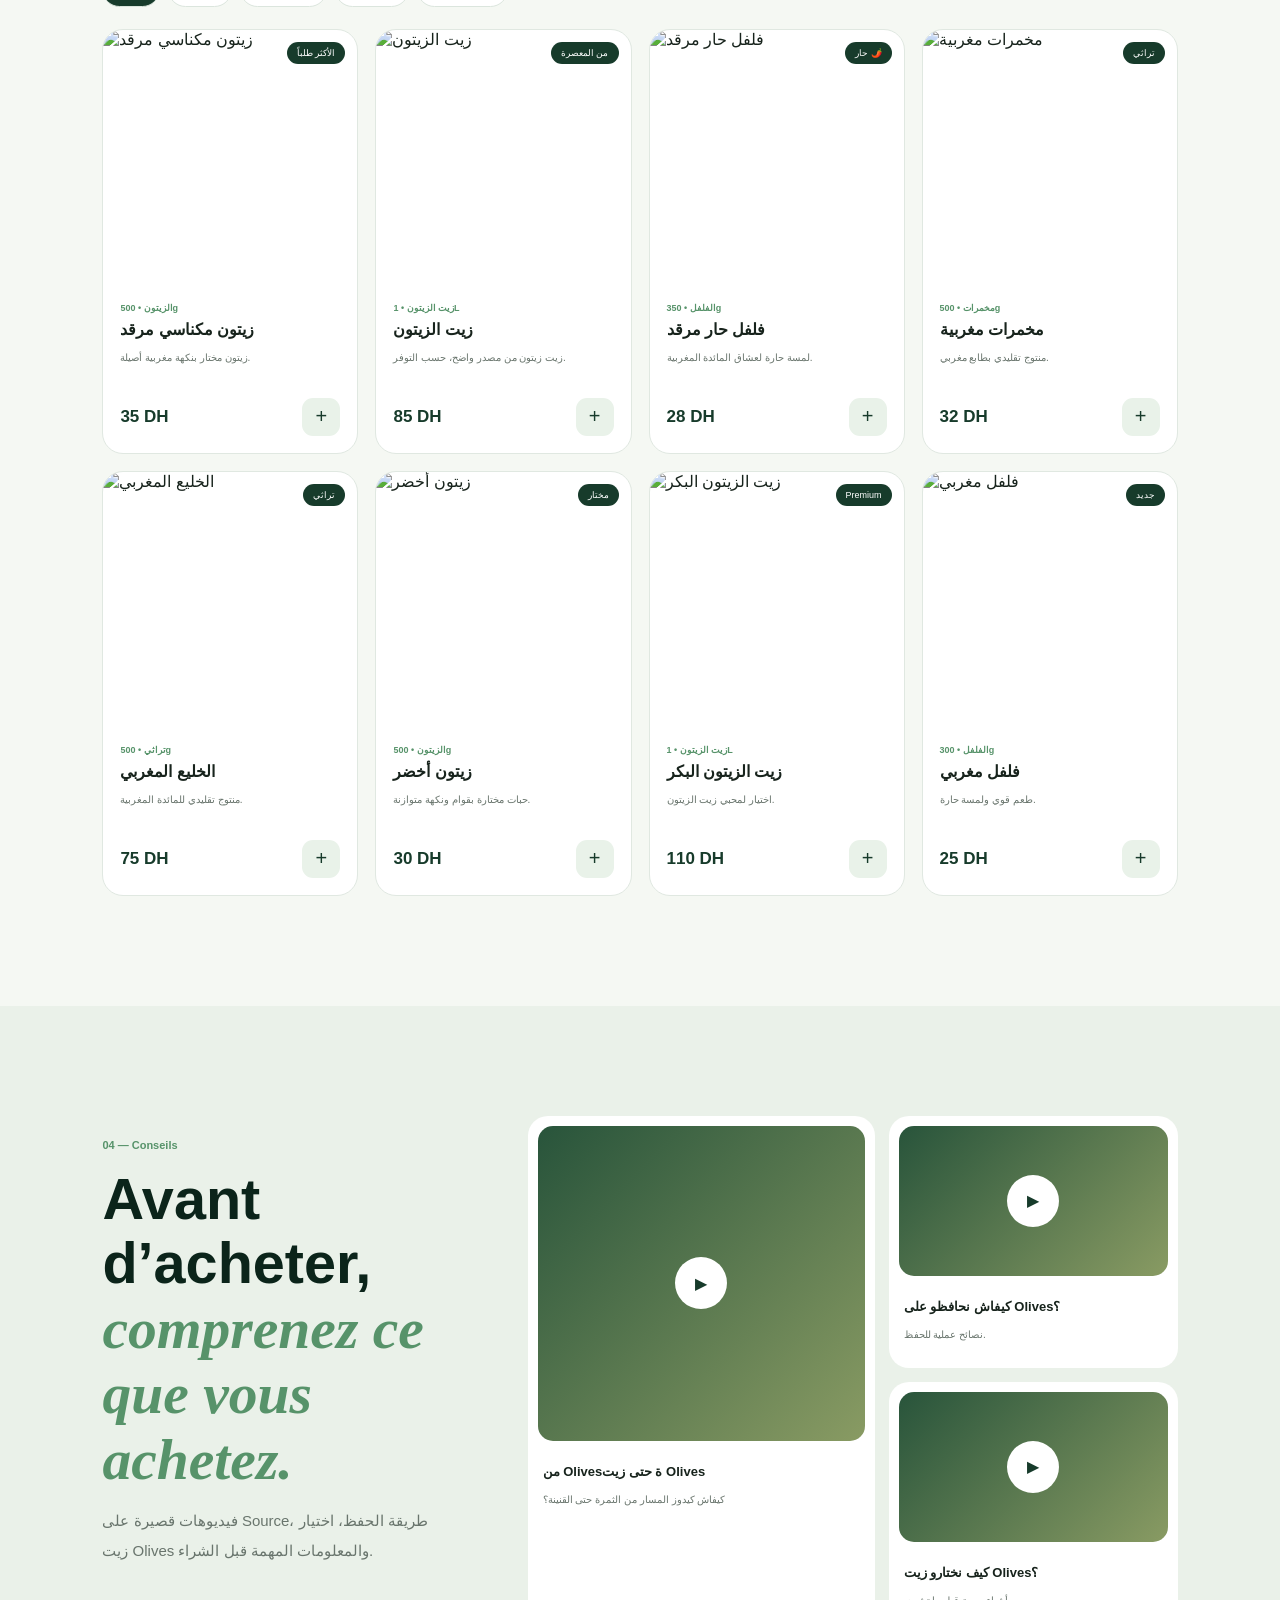
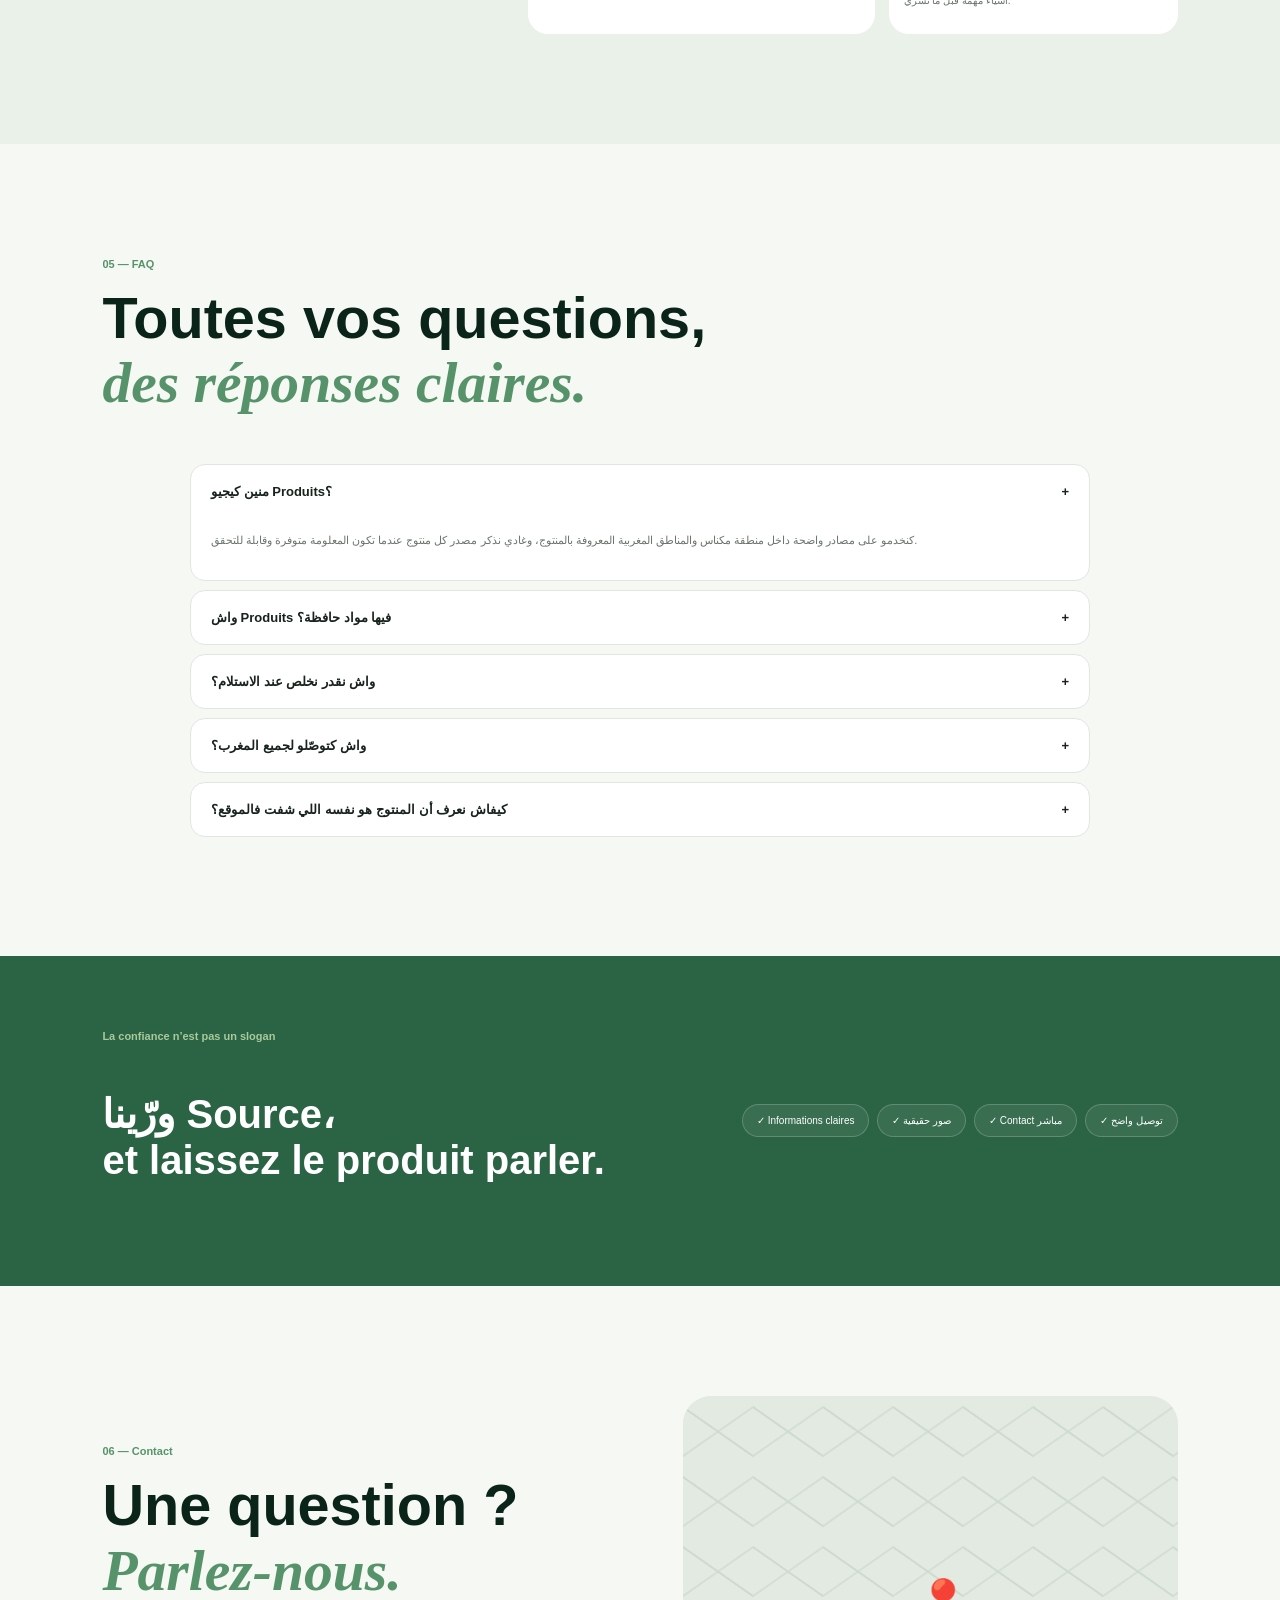
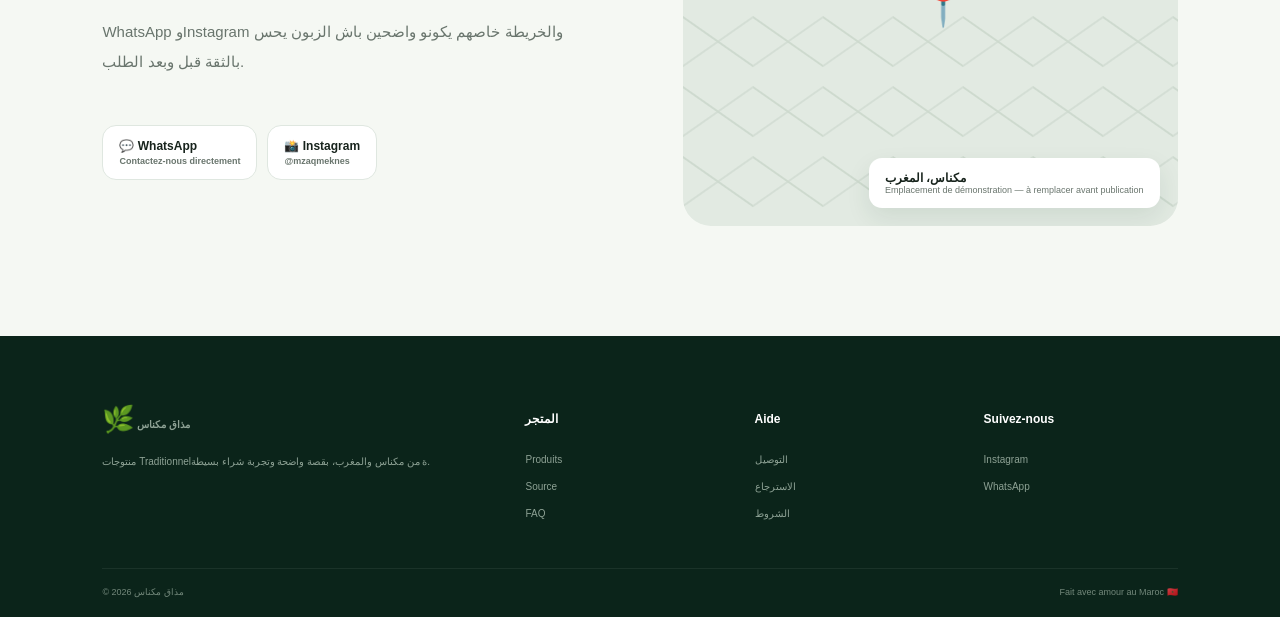
==== commit 1dca4527: "Update index.html with new content and structure" ====
--- a/index.html
+++ b/index.html
@@ -1,5 +1,18 @@
-<!doctype html><html lang="fr" dir="ltr"><head><meta charset="utf-8"><meta name="viewport" content="width=device-width,initial-scale=1"><title>Goût de Meknès | Produits du terroir marocain</title><meta name="description" content="منتوجات مكناس الTraditionnelة: Olives، زيت Olives، Piments الحار، المخمرات والخليع. مصدر واضح وتجربة شراء بسيطة."><link rel="canonical" href="https://YOUR-DOMAIN.vercel.app/fr/"><link rel="alternate" hreflang="ar-MA" href="https://YOUR-DOMAIN.vercel.app/darija/"><link rel="alternate" hreflang="fr-MA" href="https://YOUR-DOMAIN.vercel.app/fr/"><link rel="stylesheet" href="../style.css"><link href="https://fonts.googleapis.com/css2?family=Cairo:wght@400;600;700;800&display=swap" rel="stylesheet"><script type="application/ld+json">{"@context":"https://schema.org","@type":"Organization","name":"مذاق مكناس","url":"https://YOUR-DOMAIN.vercel.app/darija/","areaServed":"MA"}</script></head><body><div class="top">🌿 Produits sélectionnés • origine claire • livraison au Maroc</div><header class="header"><a class="logo" href="#home"><span>🌿</span> مذاق مكناس</a><nav class="nav" id="nav"><a href="#home">Accueil</a><a href="#story">Notre histoire</a><a href="#source">Source</a><a href="#products">Produits</a><a href="#knowledge">Conseils</a><a href="#faq">FAQ</a><a href="#contact">Contact</a></nav><div class="actions"><a class="lang" href="../darija/">AR</a><button id="cartBtn" class="cart">🛒<span id="count" class="count">0</span></button><button id="menuBtn" class="menu">☰</button></div></header><main>
-<section class="hero" id="home"><div><span class="kicker">من مكناس • من Source • حتى دارك</span><h1>مذاق مكناس<br><em>comme il se doit.</em></h1><p>Des produits du terroir soigneusement sélectionnés, avec une origine et une histoire claires : olives, huile d’olive, piments, préparations traditionnelles et khlii.</p><div class="heroBtns"><a class="btn primary" href="#products">شوف Produits ←</a><a class="btn ghost" href="#source">Voir notre source ↓</a></div><div class="trust"><div><b>100%</b><small>Informations claires</small></div><div><b>🇲🇦</b><small>Tradition marocaine</small></div><div><b>01</b><small>Une histoire par produit</small></div></div></div><div class="heroImg"><img src="https://images.unsplash.com/photo-1474979266404-7eaacbcd87c5?auto=format&fit=crop&w=1000&q=85" alt="زيت Olives ومنتوجات Traditionnelة"><div class="badge">🌿 <b>من Source</b><br>شفافية قبل البيع</div><div class="stamp">Meknès<br>Terroir</div></div></section>
+<!doctype html><html lang="fr" dir="ltr"><head><meta charset="utf-8"><meta name="viewport" content="width=device-width,initial-scale=1">
+  <title>Goût de Meknès | Produits du terroir marocain</title>
+  <meta name="description" content="منتوجات مكناس الTraditionnelة: Olives، زيت Olives، Piments الحار، المخمرات والخليع. مصدر واضح وتجربة شراء بسيطة.">
+  <link rel="canonical" href="https://YOUR-DOMAIN.vercel.app/fr/">
+  <link rel="alternate" hreflang="ar-MA" href="https://YOUR-DOMAIN.vercel.app/darija/">
+  <link rel="alternate" hreflang="fr-MA" href="https://YOUR-DOMAIN.vercel.app/fr/">
+  <link href="https://fonts.googleapis.com/css2?family=Cairo:wght@400;600;700;800&display=swap" rel="stylesheet">
+  <script type="application/ld+json">{"@context":"https://schema.org","@type":"Organization","name":"مذاق مكناس","url":"https://YOUR-DOMAIN.vercel.app/darija/","areaServed":"MA"}</script>
+</head><
+         body><div class="top">🌿 Produits sélectionnés • origine claire • livraison au Maroc</div>
+  <header class="header"><a class="logo" href="#home"><span>🌿</span> مذاق مكناس</a><nav class="nav" id="nav"><a href="#home">Accueil</a>
+    <a href="#story">Notre histoire</a><a href="#source">Source</a><a href="#products">Produits</a><a href="#knowledge">Conseils</a>
+    <a href="#faq">FAQ</a><a href="#contact">Contact</a></nav><div class="actions"><a class="lang" href="ara.html" class="lang-btn">AR</a><button id="cartBtn" class="cart">🛒<span id="count" class="count">0</span></button><button id="menuBtn" class="menu">☰</button></div></header><main>
+<section class="hero" id="home"><div><span class="kicker">من مكناس • من Source • حتى دارك</span><h1>مذاق مكناس<br><em>comme il se doit.</em></h1>
+  <p>Des produits du terroir soigneusement sélectionnés, avec une origine et une histoire claires : olives, huile d’olive, piments, préparations traditionnelles et khlii.</p><div class="heroBtns"><a class="btn primary" href="#products">شوف Produits ←</a><a class="btn ghost" href="#source">Voir notre source ↓</a></div><div class="trust"><div><b>100%</b><small>Informations claires</small></div><div><b>🇲🇦</b><small>Tradition marocaine</small></div><div><b>01</b><small>Une histoire par produit</small></div></div></div><div class="heroImg"><img src="https://images.unsplash.com/photo-1474979266404-7eaacbcd87c5?auto=format&fit=crop&w=1000&q=85" alt="زيت Olives ومنتوجات Traditionnelة"><div class="badge">🌿 <b>من Source</b><br>شفافية قبل البيع</div><div class="stamp">Meknès<br>Terroir</div></div></section>
 <div class="marquee"><div class="track"><span>زيتون مكناس</span><i>✦</i><span>زيت Olives</span><i>✦</i><span>Piments الحار</span><i>✦</i><span>المخمرات</span><i>✦</i><span>الخليع</span><i>✦</i><span>منتوجات التراث</span><i>✦</i><span>زيتون مكناس</span></div></div>
 <section id="story"><div class="head"><span class="kicker">01 — Notre histoire؟</span><h2>Nous ne voulons pas seulement<br><em>vous vendre un produit.</em></h2><p>Nous voulons que vous sachiez ce que vous achetez, d’où il vient et pourquoi nous l’avons choisi.</p></div><div class="storyGrid"><article class="card big"><div><span class="icon">🌱</span><h3>نعرفو Source</h3><p>كنحاولو نربطو كل منتوج بSource ديالو ونوضحوا طريقة التحضير والمكونات حسب المعلومات الحقيقية المتوفرة.</p></div></article><article class="card"><span class="icon">🫒</span><h3>La tradition avant les tendances</h3><p>كنعطيو قيمة للطرق التقليدية والذوق اللي تربينا عليه.</p></article><article class="card"><span class="icon">🔎</span><h3>Dire les choses telles qu’elles sont</h3><p>ما غاديش نعممو ادعاءات صحية أو طبيعية بلا أساس. الوضوح هو أساس الثقة.</p></article><article class="card wide"><div><span class="icon">🤝</span><h3>Nous voulons une relation durable</h3><p>الهدف أنك تجرب، تثق، وترجع لنا لأن التجربة كانت فعلاً في المستوى.</p></div></article></div></section>
 <section class="source" id="source"><img src="https://images.unsplash.com/photo-1507592376875-6b7d7f5a6e7c?auto=format&fit=crop&w=1000&q=85" alt="أشجار Olives"><div><span class="kicker" style="color:#9fc49b">02 — D’où viennent-ils ?</span><h2>Chaque produit a<br><em>une histoire et une origine.</em></h2><p>Notre boutique ne vous demande pas une confiance aveugle. Nous montrons autant que possible le parcours du produit avant son arrivée chez vous.</p><div class="journey"><div><b>01 — Source</b><small>الفلاح / المنتج / المعصرة</small></div><div><b>02 — التحضير</b><small>طريقة ومكونات واضحة</small></div><div><b>03 — التعبئة</b><small>تغليف مناسب</small></div><div><b>04 — التوصيل</b><small>حتى باب دارك</small></div></div></div></section>
@@ -9,4 +22,6 @@
 <div class="trustBand"><div><span class="kicker" style="color:#a9ca9b">La confiance n’est pas un slogan</span><h2>ورّينا Source،<br>et laissez le produit parler.</h2></div><div class="points"><span>✓ Informations claires</span><span>✓ صور حقيقية</span><span>✓ Contact مباشر</span><span>✓ توصيل واضح</span></div></div>
 <section class="contact" id="contact"><div><span class="kicker">06 — Contact</span><div class="head"><h2>Une question ?<br><em>Parlez-nous.</em></h2><p>WhatsApp وInstagram والخريطة خاصهم يكونو واضحين باش الزبون يحس بالثقة قبل وبعد الطلب.</p></div><div class="links"><a href="https://wa.me/212600000000" target="_blank">💬 WhatsApp<small>Contactez-nous directement</small></a><a href="#">📸 Instagram<small>@mzaqmeknes</small></a></div></div><div class="map"><div class="pin">📍</div><div class="mapLabel"><b>مكناس، المغرب</b><small>Emplacement de démonstration — à remplacer avant publication</small></div></div></section></main>
 <footer><div class="footerGrid"><div><a class="logo" href="#home"><span>🌿</span> مذاق مكناس</a><p>منتوجات Traditionnelة من مكناس والمغرب، بقصة واضحة وتجربة شراء بسيطة.</p></div><div><h4>المتجر</h4><a href="#products">Produits</a><a href="#source">Source</a><a href="#faq">FAQ</a></div><div><h4>Aide</h4><a href="#">التوصيل</a><a href="#">الاسترجاع</a><a href="#">الشروط</a></div><div><h4>Suivez-nous</h4><a href="#">Instagram</a><a href="https://wa.me/212600000000">WhatsApp</a></div></div><div class="bottom"><span>© 2026 مذاق مكناس</span><span>Fait avec amour au Maroc 🇲🇦</span></div></footer><button class="floatWA" onclick="wa()">☏</button>
-<aside class="drawer" id="drawer"><div class="cartHead"><h3>Panier 🛒</h3><button id="closeCart">×</button></div><div class="cartItems" id="cartItems"></div><div class="cartFoot"><div class="total"><span>Total</span><b id="total">0 DH</b></div><button class="btn primary" id="checkout">Passer la commande</button></div></aside><div class="overlay" id="overlay"></div><div class="modal" id="modal"><div class="modalCard"><button class="close" id="closeModal">×</button><span class="kicker">Dernière étape</span><h2>Où livrer ?</h2><form id="orderForm"><label>Nom complet<input required name="name"></label><label>Téléphone<input required name="phone" type="tel"></label><label>Ville<input required name="city" value="مكناس"></label><label>Adresse<textarea required name="address"></textarea></label><label>Mode de paiement<select name="payment"><option>Paiement à la livraison</option><option>Virement bancaire</option><option>دفع إلكتروني — يربط لاحقاً</option></select></label><button class="btn primary" type="submit">Confirmer via WhatsApp</button></form></div></div><script src="../script.js"></script></body></html>
+<aside class="drawer" id="drawer"><div class="cartHead"><h3>Panier 🛒</h3><button id="closeCart">×</button></div><div class="cartItems" id="cartItems"></div><div class="cartFoot"><div class="total"><span>Total</span><b id="total">0 DH</b></div><button class="btn primary" id="checkout">Passer la commande</button></div></aside><div class="overlay" id="overlay"></div><div class="modal" id="modal"><div class="modalCard"><button class="close" id="closeModal">×</button><span class="kicker">Dernière étape</span><h2>Où livrer ?</h2><form id="orderForm"><label>Nom complet<input required name="name"></label><label>Téléphone<input required name="phone" type="tel"></label><label>Ville<input required name="city" value="مكناس"></label><label>Adresse<textarea required name="address"></textarea></label><style>*{box-sizing:border-box}html{scroll-behavior:smooth}body{margin:0;font-family:Arial,Tahoma,sans-serif;background:#f5f8f3;color:#17231c}a{text-decoration:none;color:inherit}button,input,textarea,select{font:inherit}button{cursor:pointer;border:0}:root{--g:#173b2b;--g2:#2b6445;--g3:#57936a;--cream:#f3eddf;--muted:#69756d;--gold:#b9954e;--white:#fff;--shadow:0 20px 60px #173b2b18}.top{background:#0b241a;color:#e7eee9;text-align:center;padding:8px;font-size:12px}.header{height:78px;position:sticky;top:0;z-index:100;background:#f5f8f3eF;backdrop-filter:blur(15px);display:flex;align-items:center;justify-content:space-between;padding:0 6%;border-bottom:1px solid #173b2b10}.logo{font-weight:800;font-size:19px;color:var(--g)}.logo span{font-size:26px}.nav{display:flex;gap:23px;font-size:12px;color:#4c5d52}.nav a:hover{color:var(--g3)}.actions{display:flex;gap:7px}.actions button,.lang{background:#fff;border:1px solid #dce6de;border-radius:12px;padding:9px 11px;color:var(--g)}.cart{position:relative}.count{position:absolute;top:-7px;right:-7px;background:var(--gold);color:#fff;width:19px;height:19px;border-radius:50%;font-size:9px;display:grid;place-items:center}.menu{display:none}.hero{min-height:calc(100vh - 110px);display:grid;grid-template-columns:1fr 1fr;gap:7%;align-items:center;padding:70px 8%;background:linear-gradient(135deg,#f5f8f3 53%,#e6f0e7);position:relative;overflow:hidden}.hero:before{content:"";position:absolute;width:340px;height:340px;border-radius:50%;background:#cfe3d1aa;right:-120px;top:-120px}.kicker{display:inline-block;color:var(--g3);font-weight:800;font-size:11px;margin-bottom:16px}.hero h1{font-size:clamp(45px,6vw,82px);line-height:1.02;color:#0b241a;letter-spacing:-3px;margin:0}.hero h1 em,.head h2 em{font-family:Georgia,serif;color:var(--g3)}.hero p,.head p{color:var(--muted);line-height:2;font-size:15px}.hero p{max-width:610px;margin:25px 0}.heroBtns{display:flex;gap:10px;flex-wrap:wrap}.btn{display:inline-flex;align-items:center;justify-content:center;border-radius:14px;padding:14px 21px;font-size:12px;font-weight:800}.primary{background:var(--g);color:#fff;box-shadow:0 12px 28px #173b2b25}.primary:hover{transform:translateY(-3px);background:#0b241a}.ghost{background:#fff;border:1px solid #cad8cd;color:var(--g)}.trust{display:flex;gap:30px;margin-top:40px;padding-top:23px;border-top:1px solid #d5dfd7}.trust b{display:block;font-size:21px;color:var(--g)}.trust small{font-size:9px;color:var(--muted)}.heroImg{position:relative}.heroImg img{width:100%;height:580px;object-fit:cover;border:11px solid #fff;border-radius:32px;box-shadow:var(--shadow);transform:rotate(2deg)}.badge{position:absolute;right:-18px;bottom:30px;background:#fff;border-radius:15px;padding:14px 17px;box-shadow:0 15px 35px #173b2b22;font-size:11px}.stamp{position:absolute;left:-25px;top:-25px;width:100px;height:100px;border:1px dashed var(--g3);border-radius:50%;display:grid;place-items:center;text-align:center;color:var(--g2);background:#f5f8f3e8;transform:rotate(-12deg);font-size:12px}.marquee{background:var(--g);color:#fff;overflow:hidden;white-space:nowrap;padding:14px}.track{display:flex;gap:28px;width:max-content;animation:move 25s linear infinite;font-size:12px}@keyframes move{to{transform:translateX(-50%)}}section{padding:110px 8%}.head{max-width:720px;margin-bottom:48px}.head h2{font-size:clamp(36px,4.5vw,60px);line-height:1.12;color:#0b241a;margin:0}.head p{margin-top:14px}.storyGrid{display:grid;grid-template-columns:1.2fr 1fr 1fr;gap:16px}.card{background:#fff;border:1px solid #dfe8e1;border-radius:24px;padding:32px;min-height:250px;transition:.35s}.card:hover{transform:translateY(-6px);box-shadow:var(--shadow)}.card.big{grid-row:span 2;background:var(--g);color:#fff;min-height:520px;display:flex;align-items:flex-end}.card.wide{grid-column:span 2;display:flex;align-items:center}.icon{font-size:34px;display:block;margin-bottom:20px}.card h3{font-size:19px}.card p{font-size:12px;line-height:1.9;color:var(--muted)}.card.big p{color:#c8dacd}.source{background:#0b241a;color:#fff;display:grid;grid-template-columns:1fr 1fr;gap:9%;align-items:center}.source img{width:100%;height:540px;object-fit:cover;border-radius:28px;filter:saturate(.75)}.source h2{font-size:clamp(38px,4.5vw,62px);line-height:1.1;margin:0}.source h2 em{font-family:Georgia,serif;color:#a9ca9b}.source p{color:#b9c9bd;line-height:2}.journey{display:grid;grid-template-columns:1fr 1fr;gap:10px}.journey div{border:1px solid #315441;border-radius:14px;padding:15px}.journey b,.journey small{display:block}.journey small{color:#8da596;font-size:9px;margin-top:5px}.filters{display:flex;gap:8px;flex-wrap:wrap;margin-bottom:22px}.filter{background:#fff;border:1px solid #dbe5dd;border-radius:50px;padding:10px 16px;color:var(--muted);font-size:11px}.filter.active{background:var(--g);color:#fff}.grid{display:grid;grid-template-columns:repeat(4,1fr);gap:17px}.product{background:#fff;border:1px solid #e0e8e1;border-radius:21px;overflow:hidden;transition:.35s}.product:hover{transform:translateY(-7px);box-shadow:var(--shadow)}.pimg{height:250px;position:relative;overflow:hidden}.pimg img{width:100%;height:100%;object-fit:cover;transition:.6s}.product:hover img{transform:scale(1.07)}.tag{position:absolute;top:12px;right:12px;background:var(--g);color:#fff;border-radius:20px;padding:6px 10px;font-size:9px}.pbody{padding:17px}.cat{font-size:9px;color:var(--g3);font-weight:800}.pbody h3{font-size:16px;margin:5px 0}.pbody p{font-size:10px;color:var(--muted);line-height:1.7;min-height:35px}.pbottom{display:flex;justify-content:space-between;align-items:center;margin-top:14px}.price{font-size:17px;font-weight:800;color:var(--g)}.add{width:38px;height:38px;border-radius:11px;background:#e9f2e9;color:var(--g);font-size:20px}.add:hover{background:var(--g);color:#fff}.knowledge{background:#eaf1e9;display:grid;grid-template-columns:.7fr 1.3fr;gap:7%;align-items:center}.videoGrid{display:grid;grid-template-columns:1.2fr 1fr;gap:14px}.video{background:#fff;padding:10px;border-radius:20px}.video.big{grid-row:span 2}.vid{height:150px;border-radius:15px;background:linear-gradient(135deg,#28543b,#899b63);display:grid;place-items:center}.big .vid{height:315px}.play{width:52px;height:52px;border-radius:50%;background:#fff;color:var(--g);display:grid;place-items:center}.video h3{font-size:13px;padding:10px 5px 2px}.video p{font-size:10px;color:var(--muted);padding:0 5px 8px}.faqList{max-width:900px;margin:auto}.faqList details{background:#fff;border:1px solid #dfe7e0;border-radius:15px;margin:9px 0;padding:0 20px}.faqList summary{list-style:none;padding:19px 0;display:flex;justify-content:space-between;font-weight:800;font-size:13px;cursor:pointer}.faqList summary::-webkit-details-marker{display:none}.faqList p{font-size:11px;color:var(--muted);line-height:2;padding-bottom:18px}.trustBand{background:var(--g2);color:#fff;padding:70px 8%;display:flex;justify-content:space-between;align-items:center;gap:30px}.trustBand h2{font-size:40px;line-height:1.15}.points{display:flex;gap:8px;flex-wrap:wrap;max-width:480px}.points span{border:1px solid #fff3;background:#fff1;border-radius:50px;padding:10px 14px;font-size:10px}.contact{display:grid;grid-template-columns:1fr 1fr;gap:8%;align-items:center}.links{display:flex;gap:10px;flex-wrap:wrap}.links a{background:#fff;border:1px solid #dfe7e0;border-radius:14px;padding:13px 16px;font-size:12px;font-weight:800}.links small{display:block;color:var(--muted);font-size:9px;margin-top:3px}.map{height:430px;border-radius:28px;background:#e2eae2;position:relative;overflow:hidden}.map:before{content:"";position:absolute;inset:0;opacity:.45;background-image:linear-gradient(35deg,transparent 48%,#b6c7b8 49%,#b6c7b8 50%,transparent 51%),linear-gradient(-35deg,transparent 48%,#c4d1c6 49%,#c4d1c6 50%,transparent 51%);background-size:70px 70px}.pin{position:absolute;left:47%;top:42%;font-size:45px}.mapLabel{position:absolute;bottom:18px;right:18px;background:#fff;padding:13px 16px;border-radius:13px;display:flex;flex-direction:column;box-shadow:0 10px 25px #173b2b18}.mapLabel b{font-size:12px}.mapLabel small{font-size:9px;color:var(--muted)}footer{background:#0b241a;color:#d6e1d9;padding:60px 8% 20px}.footerGrid{display:grid;grid-template-columns:2fr repeat(3,1fr);gap:35px;padding-bottom:45px}.footerGrid>div:not(:first-child){display:flex;flex-direction:column;gap:9px}.footerGrid h4{color:#fff;font-size:12px}.footerGrid a,.footerGrid p{font-size:10px;color:#8ea295;line-height:1.8}.bottom{border-top:1px solid #fff1;padding-top:18px;display:flex;justify-content:space-between;color:#73887b;font-size:9px}.floatWA{position:fixed;left:20px;bottom:20px;background:#1d9b5c;color:#fff;width:54px;height:54px;border-radius:50%;font-size:26px;z-index:90}.drawer{position:fixed;top:0;left:-440px;width:min(420px,92vw);height:100vh;background:#f8faf7;z-index:210;box-shadow:20px 0 60px #0003;transition:.4s;display:flex;flex-direction:column}.drawer.open{left:0}.cartHead{padding:20px;border-bottom:1px solid #dfe7e0;display:flex;justify-content:space-between}.cartHead button,.close{background:none;font-size:28px;color:var(--g)}.cartItems{flex:1;overflow:auto;padding:16px}.empty{text-align:center;color:var(--muted);padding:60px 10px}.cartItem{display:flex;gap:10px;background:#fff;border:1px solid #e1e8e2;padding:10px;border-radius:14px;margin-bottom:9px;align-items:center}.cartItem img{width:58px;height:58px;object-fit:cover;border-radius:9px}.ci{flex:1}.ci b{font-size:11px}.ci small{display:block;color:var(--muted);font-size:9px}.qty{display:flex;align-items:center;gap:6px;margin-top:5px}.qty button{width:23px;height:23px;border-radius:6px;background:#e9f2e9;color:var(--g)}.cartFoot{padding:18px;border-top:1px solid #dfe7e0}.total{display:flex;justify-content:space-between;margin-bottom:12px}.cartFoot .btn{width:100%}.overlay,.modal{position:fixed;inset:0;background:#06160dcc;z-index:200;opacity:0;visibility:hidden;transition:.3s}.overlay.show,.modal.show{opacity:1;visibility:visible}.modal{z-index:300;display:grid;place-items:center;padding:18px}.modalCard{width:min(500px,100%);max-height:92vh;overflow:auto;background:#f8faf7;border-radius:24px;padding:28px;position:relative}.close{position:absolute;top:12px;left:15px}.modalCard h2{font-size:28px;color:#0b241a}.modalCard label{font-size:10px;font-weight:800;display:block;margin:10px 0}.modalCard input,.modalCard textarea,.modalCard select{display:block;width:100%;margin-top:5px;border:1px solid #d4ded6;background:#fff;border-radius:11px;padding:11px}.modalCard textarea{min-height:75px}.modalCard .btn{width:100%;margin-top:10px}.reveal{opacity:0;transform:translateY(25px);transition:.8s}.reveal.show{opacity:1;transform:none}.productLink{display:block}@media(max-width:1000px){.grid{grid-template-columns:repeat(2,1fr)}.hero{padding:60px 5%}.source,.knowledge,.contact{grid-template-columns:1fr}.storyGrid{grid-template-columns:1fr 1fr}.card.big{grid-row:auto}.card.wide{grid-column:span 2}.footerGrid{grid-template-columns:1fr 1fr}}@media(max-width:760px){.nav{display:none;position:absolute;top:78px;right:4%;left:4%;background:#fff;border-radius:17px;padding:15px;box-shadow:var(--shadow);flex-direction:column}.nav.open{display:flex}.menu{display:block}.hero{grid-template-columns:1fr}.hero h1{font-size:50px}.heroImg img{height:430px}.storyGrid{grid-template-columns:1fr}.card.wide{grid-column:auto}.videoGrid{grid-template-columns:1fr}.video.big{grid-row:auto}.trustBand{flex-direction:column;align-items:flex-start}.footerGrid{grid-template-columns:1fr}}@media(max-width:480px){.grid{grid-template-columns:1fr}.hero h1{font-size:43px}.heroBtns .btn{width:100%}.hero p{font-size:14px}.bottom{flex-direction:column;gap:8px}}
+</style></style><label>Mode de paiement<select name="payment"><option>Paiement à la livraison</option><option>Virement bancaire</option><option>دفع إلكتروني — يربط لاحقاً</option></select></label><button class="btn primary" type="submit">Confirmer via WhatsApp</button></form></div></div><script >const P=[{id:1,n:'زيتون مكناسي مرقد',f:'Olives de Meknès traditionnelles',c:'olives',l:'الزيتون',p:35,u:'500g',b:'الأكثر طلباً',d:'زيتون مختار بنكهة مغربية أصيلة.',i:'https://images.unsplash.com/photo-1474979266404-7eaacbcd87c5?auto=format&fit=crop&w=900&q=85'},{id:2,n:'زيت الزيتون',f:'Huile d’olive',c:'oil',l:'زيت الزيتون',p:85,u:'1L',b:'من المعصرة',d:'زيت زيتون من مصدر واضح، حسب التوفر.',i:'https://images.unsplash.com/photo-1474979266404-7eaacbcd87c5?auto=format&fit=crop&w=900&q=85'},{id:3,n:'فلفل حار مرقد',f:'Piments forts marinés',c:'pepper',l:'الفلفل',p:28,u:'350g',b:'حار 🌶️',d:'لمسة حارة لعشاق المائدة المغربية.',i:'https://images.unsplash.com/photo-1588252303782-cb80119abd6d?auto=format&fit=crop&w=900&q=85'},{id:4,n:'مخمرات مغربية',f:'Préparations marocaines',c:'traditional',l:'مخمرات',p:32,u:'500g',b:'تراثي',d:'منتوج تقليدي بطابع مغربي.',i:'https://images.unsplash.com/photo-1547592180-85f173990554?auto=format&fit=crop&w=900&q=85'},{id:5,n:'الخليع المغربي',f:'Khlii marocain',c:'traditional',l:'تراثي',p:75,u:'500g',b:'تراثي',d:'منتوج تقليدي للمائدة المغربية.',i:'https://images.unsplash.com/photo-1544025162-d76694265947?auto=format&fit=crop&w=900&q=85'},{id:6,n:'زيتون أخضر',f:'Olives vertes',c:'olives',l:'الزيتون',p:30,u:'500g',b:'مختار',d:'حبات مختارة بقوام ونكهة متوازنة.',i:'https://images.unsplash.com/photo-1599685315640-1c5c1f3d3e4d?auto=format&fit=crop&w=900&q=85'},{id:7,n:'زيت الزيتون البكر',f:'Huile d’olive vierge',c:'oil',l:'زيت الزيتون',p:110,u:'1L',b:'Premium',d:'اختيار لمحبي زيت الزيتون.',i:'https://images.unsplash.com/photo-1609337020916-ccf1c2d9d5c1?auto=format&fit=crop&w=900&q=85'},{id:8,n:'فلفل مغربي',f:'Piment marocain',c:'pepper',l:'الفلفل',p:25,u:'300g',b:'جديد',d:'طعم قوي ولمسة حارة.',i:'https://images.unsplash.com/photo-1601050690597-df0568f70950?auto=format&fit=crop&w=900&q=85'}];let cart=JSON.parse(localStorage.getItem('meknesCart')||'[]');const $=s=>document.querySelector(s),$$=s=>document.querySelectorAll(s);function render(f='all'){let a=f==='all'?P:P.filter(x=>x.c===f);$('#productGrid').innerHTML=a.map(x=>`<article class="product"><a class="productLink" href="../products/zitoun-meknes.html"><div class="pimg"><img src="${x.i}" alt="${x.n}" loading="lazy"><span class="tag">${x.b}</span></div><div class="pbody"><span class="cat">${x.l} • ${x.u}</span><h3>${x.n}</h3><p>${x.d}</p><div class="pbottom"><span class="price">${x.p} DH</span><button class="add" onclick="event.preventDefault();add(${x.id})">+</button></div></div></a></article>`).join('')}function add(id){let x=cart.find(a=>a.id===id);x?x.q++:cart.push({id,q:1});save();openCart()}function save(){localStorage.setItem('meknesCart',JSON.stringify(cart));draw()}function draw(){let n=0,t=0;cart.forEach(x=>{n+=x.q;t+=P.find(p=>p.id===x.id).p*x.q});$('#count').textContent=n;$('#total').textContent=t+' DH';$('#cartItems').innerHTML=cart.length?cart.map(x=>{let p=P.find(a=>a.id===x.id);return `<div class="cartItem"><img src="${p.i}"><div class="ci"><b>${p.n}</b><small>${p.p} DH / ${p.u}</small><div class="qty"><button onclick="change(${p.id},-1)">−</button><b>${x.q}</b><button onclick="change(${p.id},1)">+</button></div></div><strong>${p.p*x.q} DH</strong></div>`}).join(''):'<div class="empty">السلة خاوية دابا 🌿</div>'}function change(id,d){let x=cart.find(a=>a.id===id);if(!x)return;x.q+=d;if(x.q<1)cart=cart.filter(a=>a.id!==id);save()}function openCart(){$('#drawer').classList.add('open');$('#overlay').classList.add('show')}function closeCart(){$('#drawer').classList.remove('open');$('#overlay').classList.remove('show')}$('#cartBtn').onclick=openCart;$('#closeCart').onclick=closeCart;$('#overlay').onclick=closeCart;$('#menuBtn').onclick=()=>$('#nav').classList.toggle('open');$$('.nav a').forEach(a=>a.onclick=()=>$('#nav').classList.remove('open'));$$('.filter').forEach(b=>b.onclick=()=>{$$('.filter').forEach(x=>x.classList.remove('active'));b.classList.add('active');render(b.dataset.filter)});$('#checkout').onclick=()=>{if(!cart.length)return alert('السلة خاوية 🌿');$('#modal').classList.add('show');closeCart()};$('#closeModal').onclick=()=>$('#modal').classList.remove('show');$('#orderForm').onsubmit=e=>{e.preventDefault();let f=new FormData(e.target),s=['سلام، بغيت نطلب من متجر مذاق مكناس 🌿',''];cart.forEach(x=>{let p=P.find(a=>a.id===x.id);s.push(`• ${p.n} — ${x.q} × ${p.p} DH`)});let t=cart.reduce((a,x)=>a+P.find(p=>p.id===x.id).p*x.q,0);s.push('',`المجموع: ${t} DH`,`الاسم: ${f.get('name')}`,`الهاتف: ${f.get('phone')}`,`المدينة: ${f.get('city')}`,`العنوان: ${f.get('address')}`,`الدفع: ${f.get('payment')}`);window.open('https://wa.me/212600000000?text='+encodeURIComponent(s.join('\n')),'_blank')};function wa(){window.open('https://wa.me/212600000000?text='+encodeURIComponent('سلام، بغيت معلومات على منتوجات مذاق مكناس 🌿'),'_blank')}const o=new IntersectionObserver(es=>es.forEach(e=>{if(e.isIntersecting)e.target.classList.add('show')}),{threshold:.12});$$('.reveal').forEach(x=>o.observe(x));window.addEventListener('load',()=>setTimeout(()=>$('#loader').classList.add('hide'),500));render();draw();
+</script></body></html>
